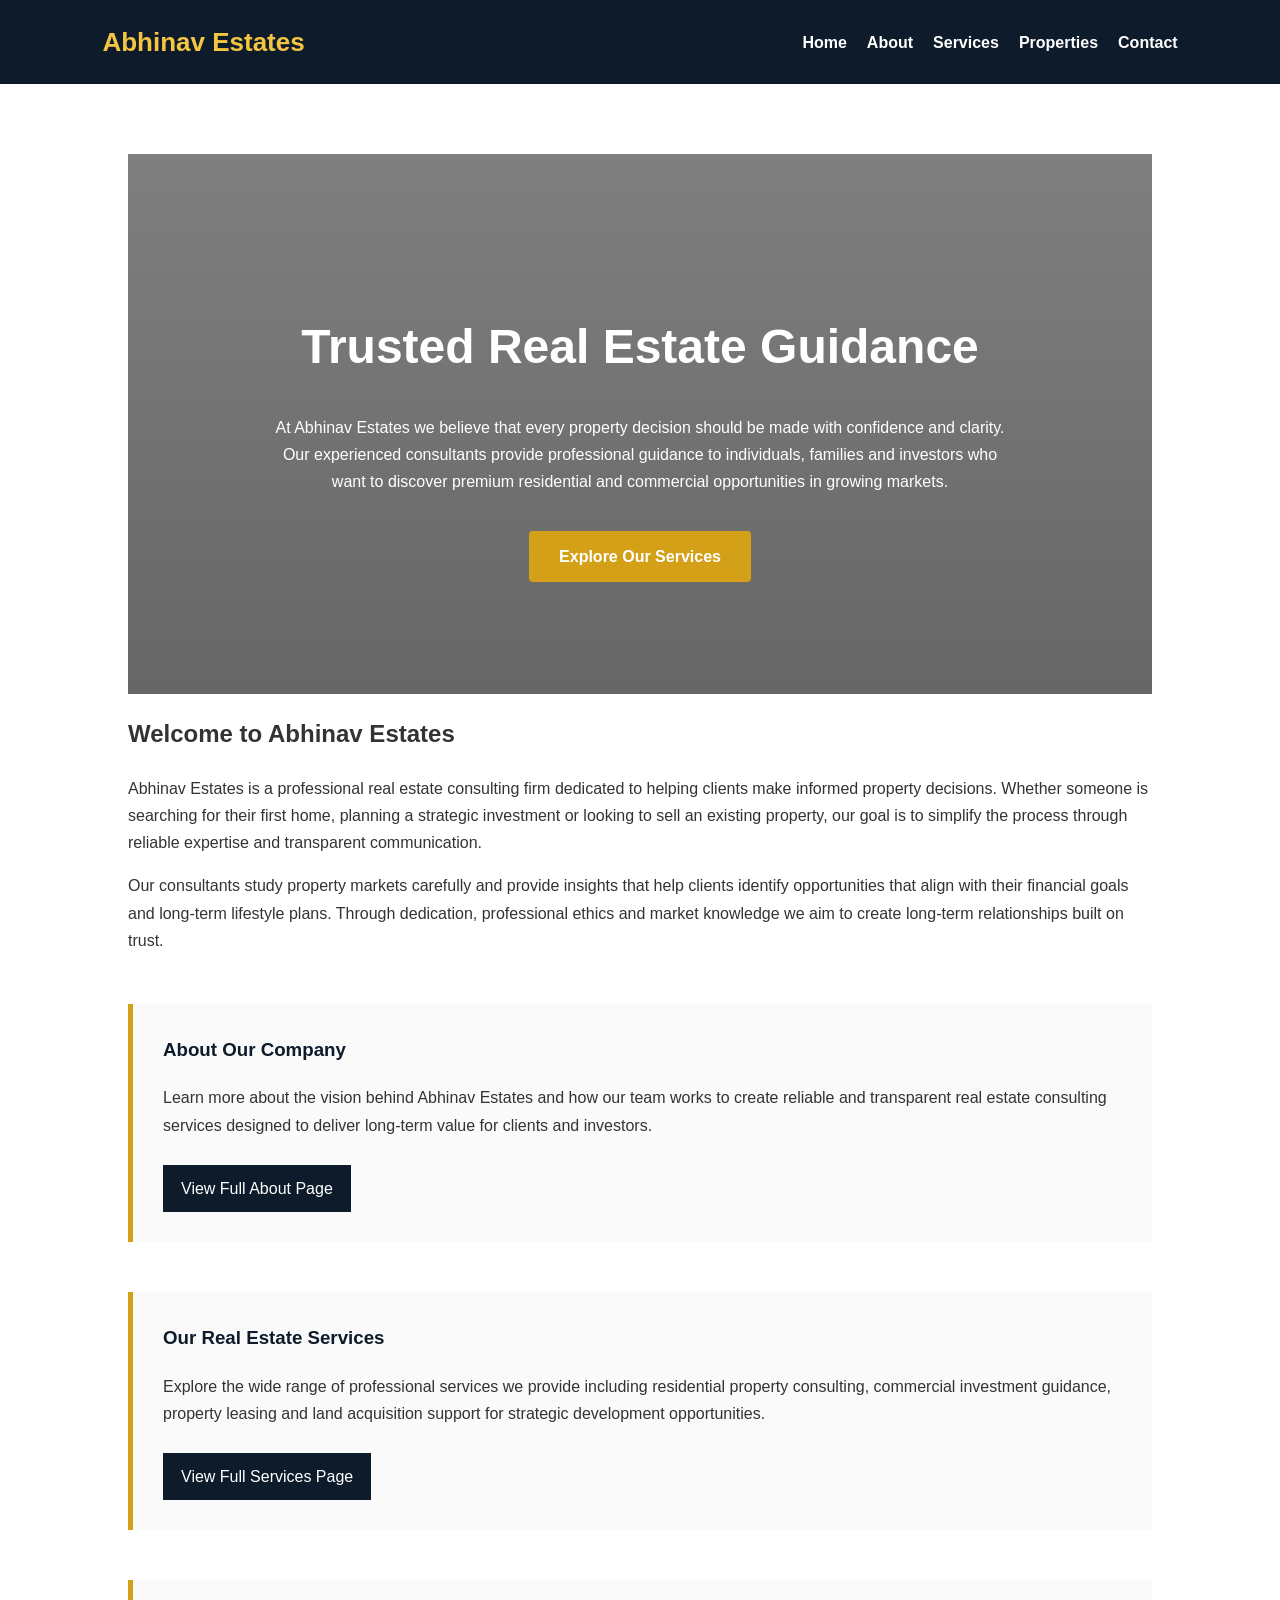
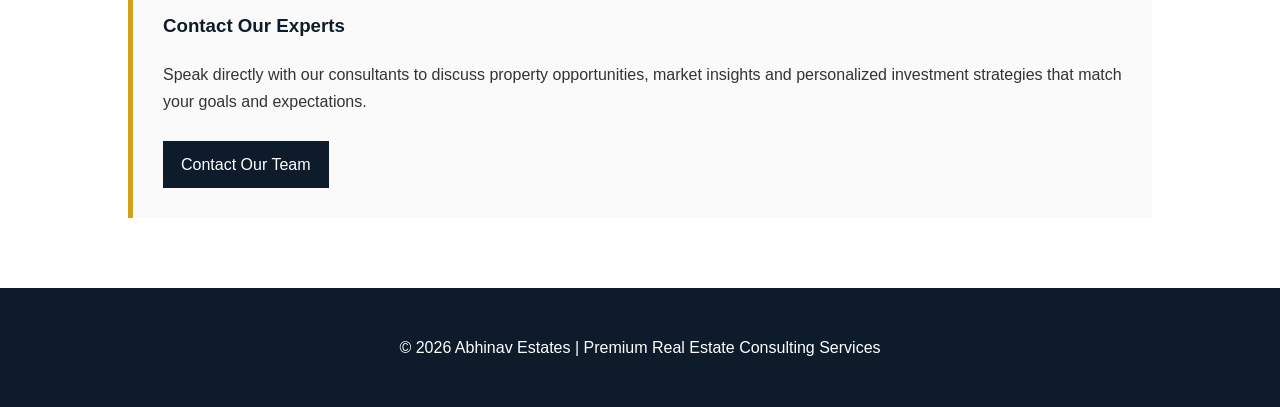
==== index.html @ f24cb217 "Add files via upload" ====
<!DOCTYPE html>
<html lang="en">

<head>

<meta charset="UTF-8">
<meta name="viewport" content="width=device-width, initial-scale=1.0">

<title>Abhinav Estates | Premium Real Estate Consultants</title>

<meta name="description" content="Abhinav Estates is a trusted real estate consultancy helping clients buy, sell and invest in residential and commercial properties with expert guidance and transparency.">

<meta name="keywords" content="Abhinav Estates, real estate consultant, property investment, buy property, sell property">

<meta name="robots" content="index, follow">

<style>

body{
margin:0;
font-family: "Segoe UI", Arial;
background:#f5f7fb;
color:#333;
line-height:1.7;
}

/* HEADER */

header{
display:flex;
justify-content:space-between;
align-items:center;
padding:20px 8%;
background:#0d1b2a;
color:white;
position:sticky;
top:0;
z-index:1000;
}

.logo{
font-size:26px;
font-weight:bold;
color:#f5c542;
}

nav ul{
display:flex;
list-style:none;
margin:0;
padding:0;
}

nav ul li{
margin-left:20px;
}

nav ul li a{
color:white;
text-decoration:none;
font-weight:600;
cursor:pointer;
}

nav ul li a:hover{
color:#f5c542;
}

.menu-toggle{
display:none;
font-size:28px;
cursor:pointer;
}

/* HERO */

.hero{
height:500px;
background:
linear-gradient(rgba(0,0,0,.5),rgba(0,0,0,.6)),
url("https://images.unsplash.com/photo-1600585154340-be6161a56a0c")
center/cover no-repeat;

display:flex;
flex-direction:column;
justify-content:center;
align-items:center;
text-align:center;
color:white;
padding:20px;
}

.hero h1{
font-size:48px;
margin-bottom:10px;
}

.hero p{
max-width:750px;
}

.btn{
background:#d4a017;
padding:12px 30px;
border-radius:4px;
color:white;
text-decoration:none;
font-weight:600;
display:inline-block;
margin-top:20px;
}

/* SECTIONS */

.section{
display:none;
padding:70px 10%;
background:white;
}

.active{
display:block;
}

/* BACKGROUND IMAGE SECTION */

.bg-section{
background:
linear-gradient(rgba(255,255,255,.92),rgba(255,255,255,.92)),
url("https://images.unsplash.com/photo-1564013799919-ab600027ffc6")
center/cover no-repeat;
}

/* PREVIEW BLOCK */

.preview{
margin-top:50px;
padding:30px;
border-left:5px solid #d4a017;
background:#fafafa;
}

.preview h3{
margin-top:0;
color:#0d1b2a;
}

.view-btn{
margin-top:10px;
display:inline-block;
background:#0d1b2a;
color:white;
padding:10px 18px;
cursor:pointer;
}

/* PROPERTY */

.property{
background:#fafafa;
padding:25px;
margin:25px 0;
border-left:5px solid #d4a017;
}

/* CONTACT */

.contact-box{
background:#fafafa;
padding:25px;
border-left:5px solid #d4a017;
margin-bottom:30px;
}

form input,textarea{
width:100%;
padding:12px;
margin:10px 0;
border:1px solid #ccc;
}

button{
background:#d4a017;
color:white;
border:none;
padding:12px 25px;
cursor:pointer;
}

/* FOOTER */

footer{
background:#0d1b2a;
color:white;
text-align:center;
padding:30px;
}

/* MOBILE */

@media(max-width:768px){

nav ul{
display:none;
flex-direction:column;
background:#0d1b2a;
position:absolute;
top:70px;
right:0;
width:200px;
}

.menu-toggle{
display:block;
}

.hero h1{
font-size:32px;
}

}

</style>

</head>

<body>

<header>

<div class="logo">Abhinav Estates</div>

<div class="menu-toggle" onclick="toggleMenu()">☰</div>

<nav>

<ul id="menu">

<li><a onclick="showPage('home')">Home</a></li>
<li><a onclick="showPage('about')">About</a></li>
<li><a onclick="showPage('services')">Services</a></li>
<li><a onclick="showPage('properties')">Properties</a></li>
<li><a onclick="showPage('contact')">Contact</a></li>

</ul>

</nav>

</header>

<!-- HOME -->

<section id="home" class="section active">

<div class="hero">

<h1>Trusted Real Estate Guidance</h1>

<p>
At Abhinav Estates we believe that every property decision should be
made with confidence and clarity. Our experienced consultants provide
professional guidance to individuals, families and investors who want
to discover premium residential and commercial opportunities in
growing markets.
</p>

<a class="btn" onclick="showPage('services')">Explore Our Services</a>

</div>

<h2>Welcome to Abhinav Estates</h2>

<p>

Abhinav Estates is a professional real estate consulting firm dedicated
to helping clients make informed property decisions. Whether someone is
searching for their first home, planning a strategic investment or
looking to sell an existing property, our goal is to simplify the
process through reliable expertise and transparent communication.

</p>

<p>

Our consultants study property markets carefully and provide insights
that help clients identify opportunities that align with their
financial goals and long-term lifestyle plans. Through dedication,
professional ethics and market knowledge we aim to create long-term
relationships built on trust.

</p>

<div class="preview">

<h3>About Our Company</h3>

<p>

Learn more about the vision behind Abhinav Estates and how our team
works to create reliable and transparent real estate consulting
services designed to deliver long-term value for clients and investors.

</p>

<div class="view-btn" onclick="showPage('about')">View Full About Page</div>

</div>

<div class="preview">

<h3>Our Real Estate Services</h3>

<p>

Explore the wide range of professional services we provide including
residential property consulting, commercial investment guidance,
property leasing and land acquisition support for strategic
development opportunities.

</p>

<div class="view-btn" onclick="showPage('services')">View Full Services Page</div>

</div>

<div class="preview">

<h3>Contact Our Experts</h3>

<p>

Speak directly with our consultants to discuss property opportunities,
market insights and personalized investment strategies that match your
goals and expectations.

</p>

<div class="view-btn" onclick="showPage('contact')">Contact Our Team</div>

</div>

</section>

<!-- ABOUT -->

<section id="about" class="section bg-section">

<h1>About Abhinav Estates</h1>

<p>

Abhinav Estates was founded with the mission of transforming how
clients experience real estate consulting. The property market can
often be complex and difficult to navigate, especially for individuals
making major financial decisions. Our goal is to simplify this process
by providing reliable guidance and professional support at every step.

</p>

<p>

Through detailed market analysis and strong local knowledge we help
clients identify premium opportunities that match both lifestyle
needs and long-term investment objectives. Transparency, integrity and
professional service remain the foundation of every relationship we
build with our clients.

</p>

</section>

<!-- SERVICES -->

<section id="services" class="section bg-section">

<h1>Our Services</h1>

<p>

Our consulting services are designed to support clients across every
stage of the property journey. From identifying high-potential
investment opportunities to guiding clients through the buying or
selling process, our team ensures that every transaction is handled
with care and professionalism.

</p>

<ul>

<li>Residential property consulting for families and homeowners</li>
<li>Commercial real estate investment guidance</li>
<li>Land acquisition advisory for development opportunities</li>
<li>Property leasing solutions for residential and office spaces</li>
<li>Strategic real estate investment planning</li>

</ul>

</section>

<!-- PROPERTIES -->

<section id="properties" class="section bg-section">

<h1>Featured Property Opportunities</h1>

<div class="property">

<h3>Luxury 2BHK Apartment</h3>

<p>Location: Pune</p>

<p>Price: ₹75 Lakhs</p>

<p>

Modern residential apartment located in a well-developed area with
excellent infrastructure, transportation connectivity and lifestyle
amenities.

</p>

</div>

<div class="property">

<h3>Commercial Office Space</h3>

<p>Location: Hinjewadi</p>

<p>Price: ₹1.2 Cr</p>

<p>

Strategically located commercial office space designed for growing
businesses looking for prime location and strong future appreciation.

</p>

</div>

</section>

<!-- CONTACT -->

<section id="contact" class="section bg-section">

<h1>Contact Abhinav Estates</h1>

<div class="contact-box">

<p><b>Phone:</b> 9833838360</p>

<p><b>Email:</b> abhinavestate@gmail.com</p>

<p>

Our consultants are available to discuss your property requirements
and help you explore the best opportunities based on your investment
goals.

</p>

</div>

<form>

<input type="text" placeholder="Your Name" required>

<input type="email" placeholder="Email">

<input type="text" placeholder="Phone Number">

<textarea placeholder="Your Message"></textarea>

<button type="submit">Send Message</button>

</form>

</section>

<footer>

<p>© 2026 Abhinav Estates | Premium Real Estate Consulting Services</p>

</footer>

<script>

function showPage(page){

let sections=document.querySelectorAll(".section");

sections.forEach(sec=>sec.classList.remove("active"));

document.getElementById(page).classList.add("active");

window.scrollTo(0,0);

}

function toggleMenu(){

let menu=document.getElementById("menu");

if(menu.style.display==="flex"){
menu.style.display="none";
}
else{
menu.style.display="flex";
}

}

</script>

</body>
</html>
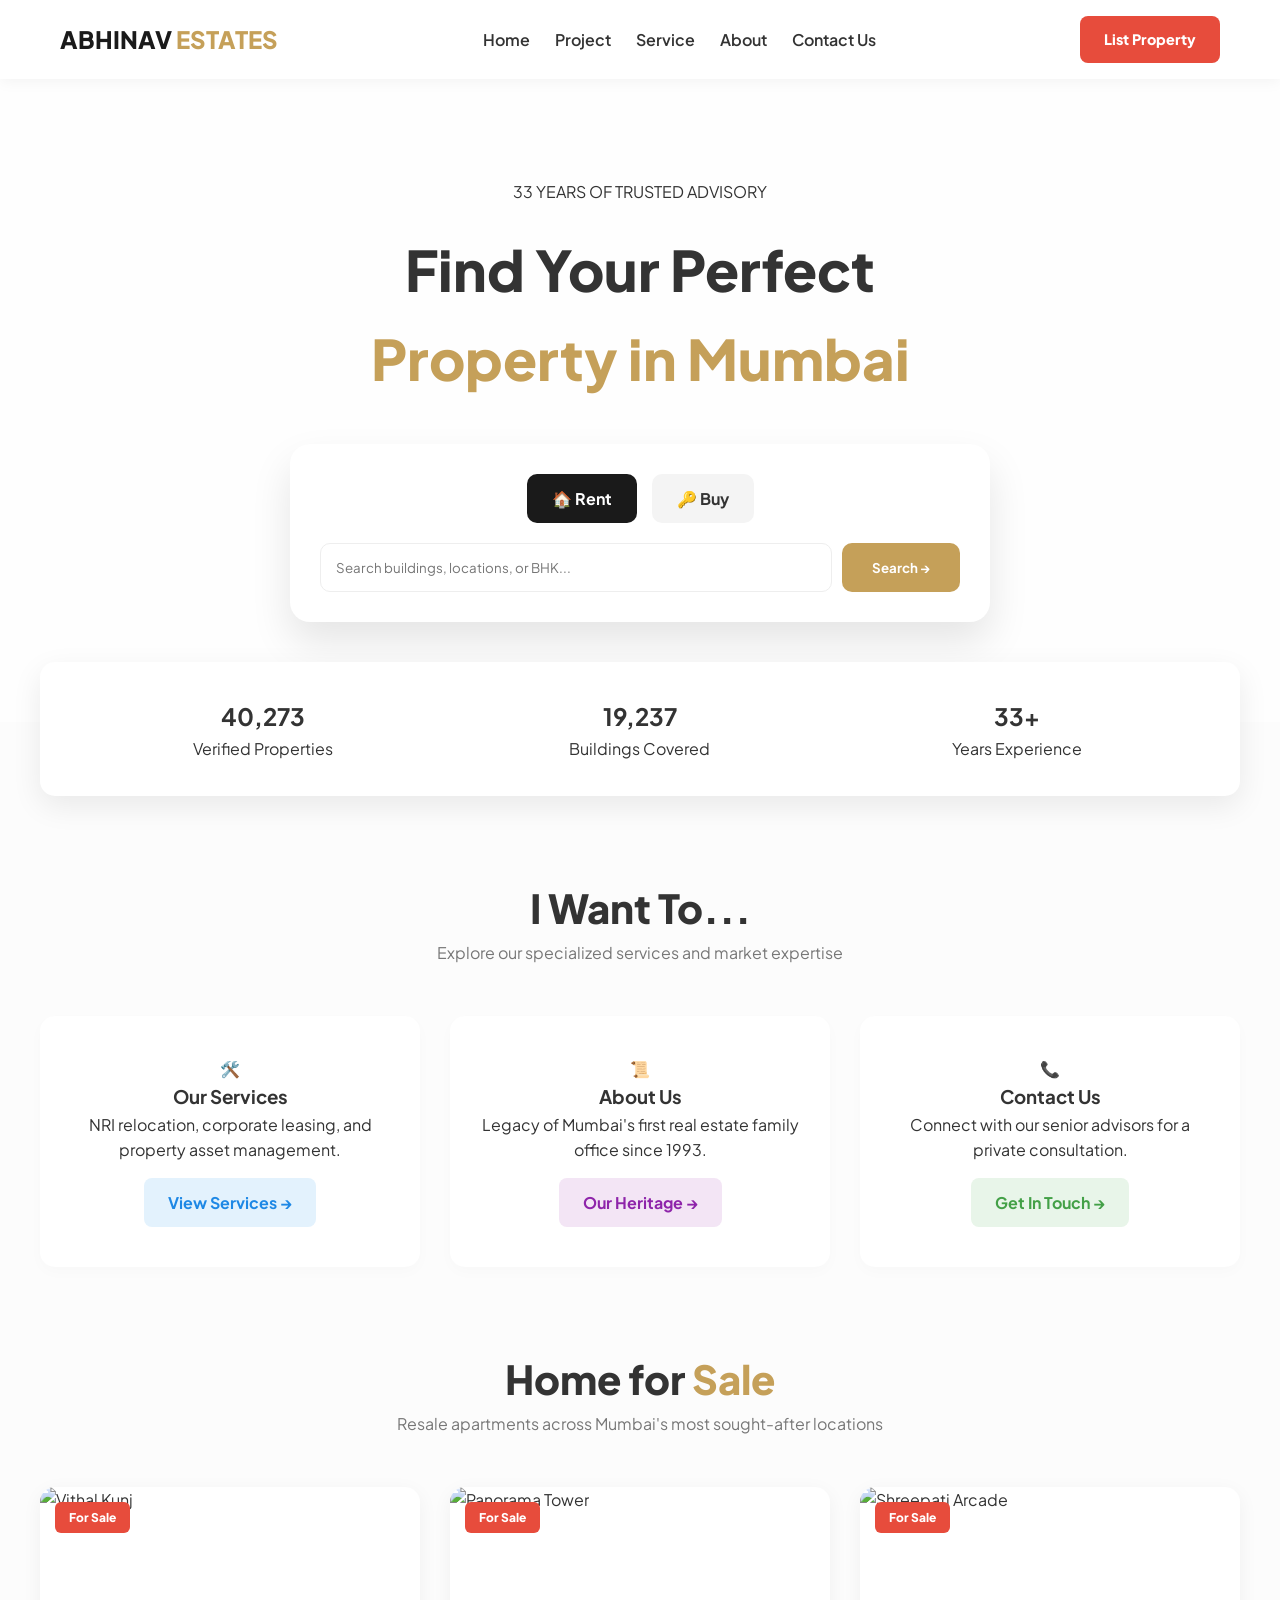
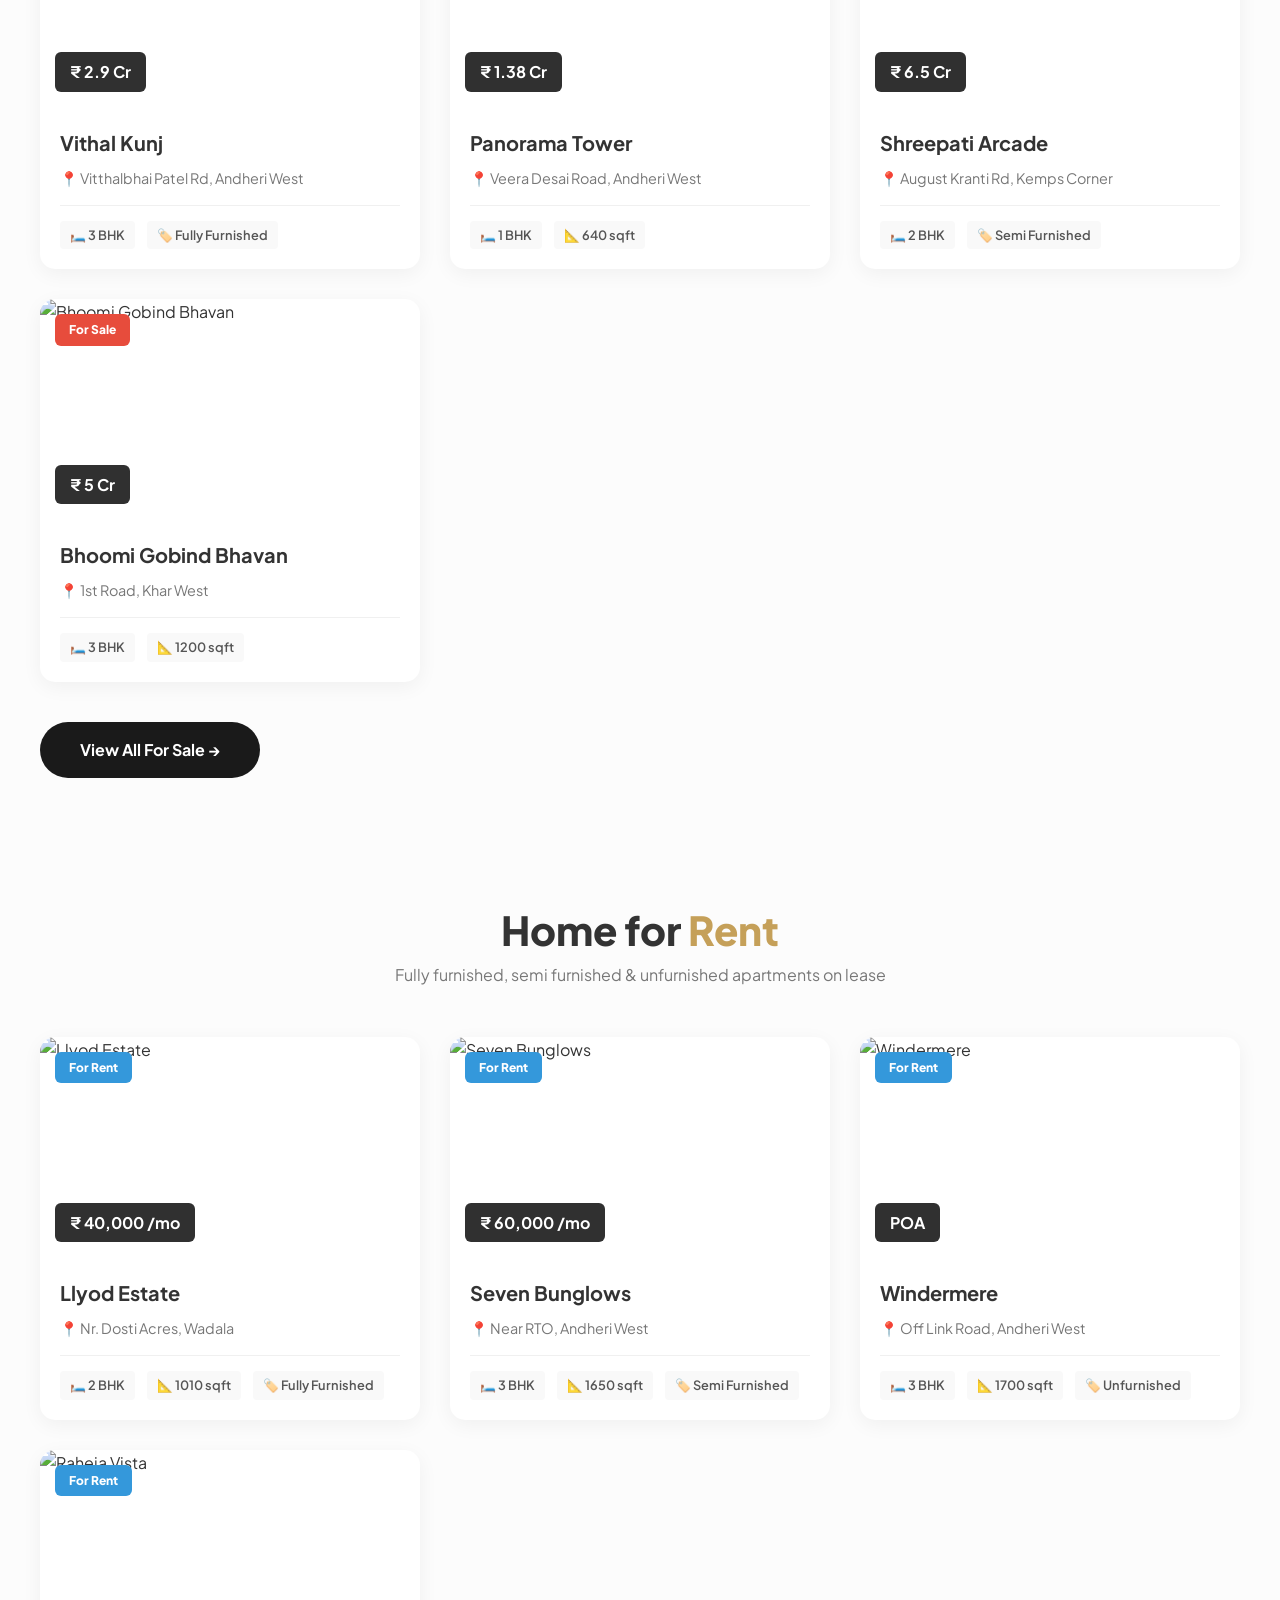
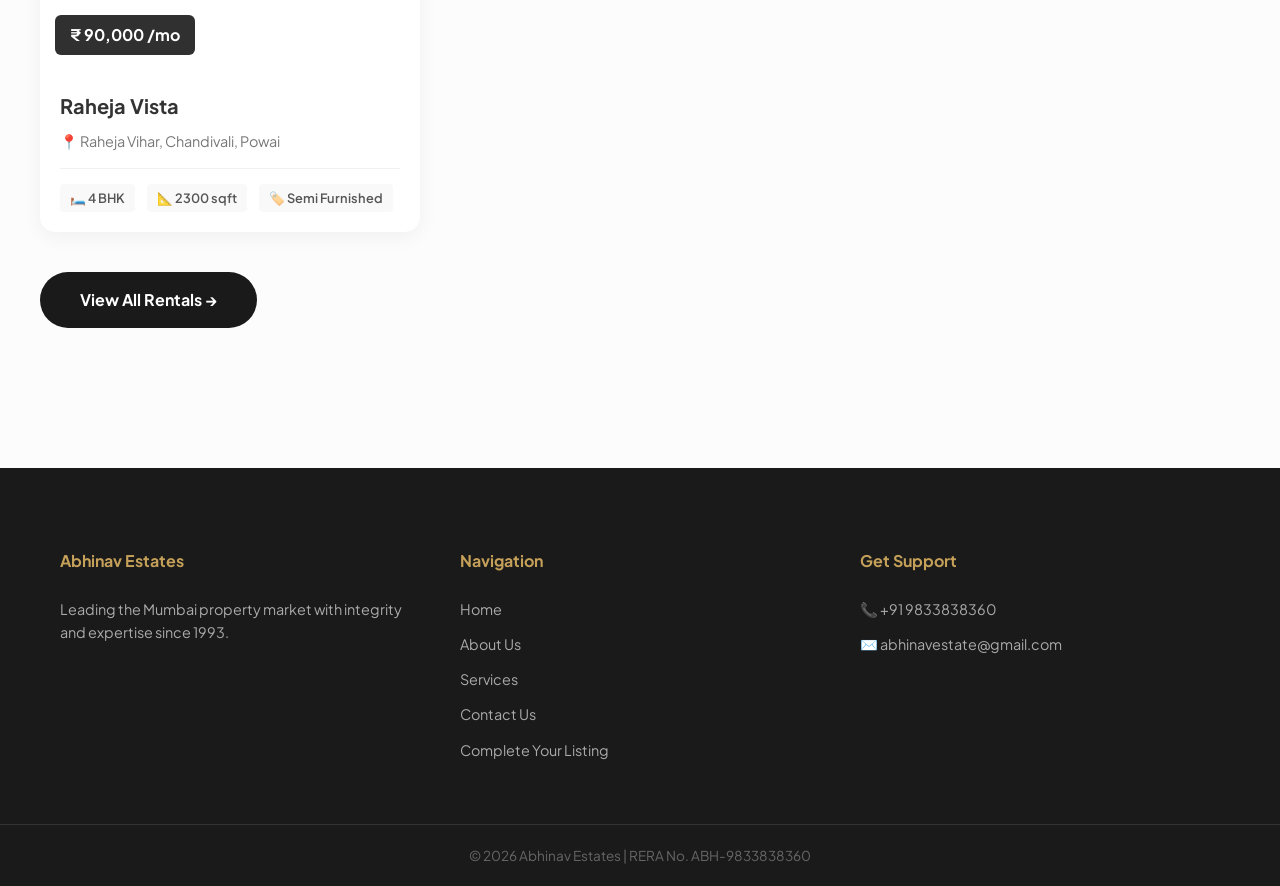
==== commit 81b27ca0: "Add files via upload" ====
--- a/index.html
+++ b/index.html
@@ -2,516 +2,348 @@
 <html lang="en">
 
 <head>
-
-<meta charset="UTF-8">
-<meta name="viewport" content="width=device-width, initial-scale=1.0">
-
-<title>Abhinav Estates | Premium Real Estate Consultants</title>
-
-<meta name="description" content="Abhinav Estates is a trusted real estate consultancy helping clients buy, sell and invest in residential and commercial properties with expert guidance and transparency.">
-
-<meta name="keywords" content="Abhinav Estates, real estate consultant, property investment, buy property, sell property">
-
-<meta name="robots" content="index, follow">
-
-<style>
-
-body{
-margin:0;
-font-family: "Segoe UI", Arial;
-background:#f5f7fb;
-color:#333;
-line-height:1.7;
-}
-
-/* HEADER */
-
-header{
-display:flex;
-justify-content:space-between;
-align-items:center;
-padding:20px 8%;
-background:#0d1b2a;
-color:white;
-position:sticky;
-top:0;
-z-index:1000;
-}
-
-.logo{
-font-size:26px;
-font-weight:bold;
-color:#f5c542;
-}
-
-nav ul{
-display:flex;
-list-style:none;
-margin:0;
-padding:0;
-}
-
-nav ul li{
-margin-left:20px;
-}
-
-nav ul li a{
-color:white;
-text-decoration:none;
-font-weight:600;
-cursor:pointer;
-}
-
-nav ul li a:hover{
-color:#f5c542;
-}
-
-.menu-toggle{
-display:none;
-font-size:28px;
-cursor:pointer;
-}
-
-/* HERO */
-
-.hero{
-height:500px;
-background:
-linear-gradient(rgba(0,0,0,.5),rgba(0,0,0,.6)),
-url("https://images.unsplash.com/photo-1600585154340-be6161a56a0c")
-center/cover no-repeat;
-
-display:flex;
-flex-direction:column;
-justify-content:center;
-align-items:center;
-text-align:center;
-color:white;
-padding:20px;
-}
-
-.hero h1{
-font-size:48px;
-margin-bottom:10px;
-}
-
-.hero p{
-max-width:750px;
-}
-
-.btn{
-background:#d4a017;
-padding:12px 30px;
-border-radius:4px;
-color:white;
-text-decoration:none;
-font-weight:600;
-display:inline-block;
-margin-top:20px;
-}
-
-/* SECTIONS */
-
-.section{
-display:none;
-padding:70px 10%;
-background:white;
-}
-
-.active{
-display:block;
-}
-
-/* BACKGROUND IMAGE SECTION */
-
-.bg-section{
-background:
-linear-gradient(rgba(255,255,255,.92),rgba(255,255,255,.92)),
-url("https://images.unsplash.com/photo-1564013799919-ab600027ffc6")
-center/cover no-repeat;
-}
-
-/* PREVIEW BLOCK */
-
-.preview{
-margin-top:50px;
-padding:30px;
-border-left:5px solid #d4a017;
-background:#fafafa;
-}
-
-.preview h3{
-margin-top:0;
-color:#0d1b2a;
-}
-
-.view-btn{
-margin-top:10px;
-display:inline-block;
-background:#0d1b2a;
-color:white;
-padding:10px 18px;
-cursor:pointer;
-}
-
-/* PROPERTY */
-
-.property{
-background:#fafafa;
-padding:25px;
-margin:25px 0;
-border-left:5px solid #d4a017;
-}
-
-/* CONTACT */
-
-.contact-box{
-background:#fafafa;
-padding:25px;
-border-left:5px solid #d4a017;
-margin-bottom:30px;
-}
-
-form input,textarea{
-width:100%;
-padding:12px;
-margin:10px 0;
-border:1px solid #ccc;
-}
-
-button{
-background:#d4a017;
-color:white;
-border:none;
-padding:12px 25px;
-cursor:pointer;
-}
-
-/* FOOTER */
-
-footer{
-background:#0d1b2a;
-color:white;
-text-align:center;
-padding:30px;
-}
-
-/* MOBILE */
-
-@media(max-width:768px){
-
-nav ul{
-display:none;
-flex-direction:column;
-background:#0d1b2a;
-position:absolute;
-top:70px;
-right:0;
-width:200px;
-}
-
-.menu-toggle{
-display:block;
-}
-
-.hero h1{
-font-size:32px;
-}
-
-}
-
-</style>
-
+    <meta charset="UTF-8">
+    <meta name="viewport" content="width=device-width, initial-scale=1.0">
+    <title>Abhinav Estates | Premium Real Estate Mumbai | 33 Years of Trust</title>
+    <meta name="description"
+        content="Search verified luxury properties in Mumbai. Expert real estate advisors for residential sales, commercial leasing, and property management since 1993.">
+    <link href="https://fonts.googleapis.com/css2?family=Plus+Jakarta+Sans:wght@300;400;500;600;700;800&display=swap"
+        rel="stylesheet">
+    <link rel="stylesheet" href="style.css">
 </head>
 
 <body>
 
-<header>
-
-<div class="logo">Abhinav Estates</div>
-
-<div class="menu-toggle" onclick="toggleMenu()">☰</div>
-
-<nav>
-
-<ul id="menu">
-
-<li><a onclick="showPage('home')">Home</a></li>
-<li><a onclick="showPage('about')">About</a></li>
-<li><a onclick="showPage('services')">Services</a></li>
-<li><a onclick="showPage('properties')">Properties</a></li>
-<li><a onclick="showPage('contact')">Contact</a></li>
-
-</ul>
-
-</nav>
-
-</header>
-
-<!-- HOME -->
-
-<section id="home" class="section active">
-
-<div class="hero">
-
-<h1>Trusted Real Estate Guidance</h1>
-
-<p>
-At Abhinav Estates we believe that every property decision should be
-made with confidence and clarity. Our experienced consultants provide
-professional guidance to individuals, families and investors who want
-to discover premium residential and commercial opportunities in
-growing markets.
-</p>
-
-<a class="btn" onclick="showPage('services')">Explore Our Services</a>
-
-</div>
-
-<h2>Welcome to Abhinav Estates</h2>
-
-<p>
-
-Abhinav Estates is a professional real estate consulting firm dedicated
-to helping clients make informed property decisions. Whether someone is
-searching for their first home, planning a strategic investment or
-looking to sell an existing property, our goal is to simplify the
-process through reliable expertise and transparent communication.
-
-</p>
-
-<p>
-
-Our consultants study property markets carefully and provide insights
-that help clients identify opportunities that align with their
-financial goals and long-term lifestyle plans. Through dedication,
-professional ethics and market knowledge we aim to create long-term
-relationships built on trust.
-
-</p>
-
-<div class="preview">
-
-<h3>About Our Company</h3>
-
-<p>
-
-Learn more about the vision behind Abhinav Estates and how our team
-works to create reliable and transparent real estate consulting
-services designed to deliver long-term value for clients and investors.
-
-</p>
-
-<div class="view-btn" onclick="showPage('about')">View Full About Page</div>
-
-</div>
-
-<div class="preview">
-
-<h3>Our Real Estate Services</h3>
-
-<p>
-
-Explore the wide range of professional services we provide including
-residential property consulting, commercial investment guidance,
-property leasing and land acquisition support for strategic
-development opportunities.
-
-</p>
-
-<div class="view-btn" onclick="showPage('services')">View Full Services Page</div>
-
-</div>
-
-<div class="preview">
-
-<h3>Contact Our Experts</h3>
-
-<p>
-
-Speak directly with our consultants to discuss property opportunities,
-market insights and personalized investment strategies that match your
-goals and expectations.
-
-</p>
-
-<div class="view-btn" onclick="showPage('contact')">Contact Our Team</div>
-
-</div>
-
-</section>
-
-<!-- ABOUT -->
-
-<section id="about" class="section bg-section">
-
-<h1>About Abhinav Estates</h1>
-
-<p>
-
-Abhinav Estates was founded with the mission of transforming how
-clients experience real estate consulting. The property market can
-often be complex and difficult to navigate, especially for individuals
-making major financial decisions. Our goal is to simplify this process
-by providing reliable guidance and professional support at every step.
-
-</p>
-
-<p>
-
-Through detailed market analysis and strong local knowledge we help
-clients identify premium opportunities that match both lifestyle
-needs and long-term investment objectives. Transparency, integrity and
-professional service remain the foundation of every relationship we
-build with our clients.
-
-</p>
-
-</section>
-
-<!-- SERVICES -->
-
-<section id="services" class="section bg-section">
-
-<h1>Our Services</h1>
-
-<p>
-
-Our consulting services are designed to support clients across every
-stage of the property journey. From identifying high-potential
-investment opportunities to guiding clients through the buying or
-selling process, our team ensures that every transaction is handled
-with care and professionalism.
-
-</p>
-
-<ul>
-
-<li>Residential property consulting for families and homeowners</li>
-<li>Commercial real estate investment guidance</li>
-<li>Land acquisition advisory for development opportunities</li>
-<li>Property leasing solutions for residential and office spaces</li>
-<li>Strategic real estate investment planning</li>
-
-</ul>
-
-</section>
-
-<!-- PROPERTIES -->
-
-<section id="properties" class="section bg-section">
-
-<h1>Featured Property Opportunities</h1>
-
-<div class="property">
-
-<h3>Luxury 2BHK Apartment</h3>
-
-<p>Location: Pune</p>
-
-<p>Price: ₹75 Lakhs</p>
-
-<p>
-
-Modern residential apartment located in a well-developed area with
-excellent infrastructure, transportation connectivity and lifestyle
-amenities.
-
-</p>
-
-</div>
-
-<div class="property">
-
-<h3>Commercial Office Space</h3>
-
-<p>Location: Hinjewadi</p>
-
-<p>Price: ₹1.2 Cr</p>
-
-<p>
-
-Strategically located commercial office space designed for growing
-businesses looking for prime location and strong future appreciation.
-
-</p>
-
-</div>
-
-</section>
-
-<!-- CONTACT -->
-
-<section id="contact" class="section bg-section">
-
-<h1>Contact Abhinav Estates</h1>
-
-<div class="contact-box">
-
-<p><b>Phone:</b> 9833838360</p>
-
-<p><b>Email:</b> abhinavestate@gmail.com</p>
-
-<p>
-
-Our consultants are available to discuss your property requirements
-and help you explore the best opportunities based on your investment
-goals.
-
-</p>
-
-</div>
-
-<form>
-
-<input type="text" placeholder="Your Name" required>
-
-<input type="email" placeholder="Email">
-
-<input type="text" placeholder="Phone Number">
-
-<textarea placeholder="Your Message"></textarea>
-
-<button type="submit">Send Message</button>
-
-</form>
-
-</section>
-
-<footer>
-
-<p>© 2026 Abhinav Estates | Premium Real Estate Consulting Services</p>
-
-</footer>
-
-<script>
-
-function showPage(page){
-
-let sections=document.querySelectorAll(".section");
-
-sections.forEach(sec=>sec.classList.remove("active"));
-
-document.getElementById(page).classList.add("active");
-
-window.scrollTo(0,0);
-
-}
-
-function toggleMenu(){
-
-let menu=document.getElementById("menu");
-
-if(menu.style.display==="flex"){
-menu.style.display="none";
-}
-else{
-menu.style.display="flex";
-}
-
-}
-
-</script>
+    <header>
+        <nav class="container flex-between">
+            <a href="index.html" class="logo">ABHINAV <span>ESTATES</span></a>
+
+            <ul class="nav-links">
+                <li><a href="index.html">Home</a></li>
+                <li class="dropdown">
+                    <a href="javascript:void(0)" class="dropbtn">Project</a>
+                    <div class="dropdown-content">
+                        <div class="nested-dropdown">
+                            <a href="javascript:void(0)">Residential</a>
+                            <div class="nested-content">
+                                <a href="res-rent.html">For Rent</a>
+                                <a href="res-sale.html">For Sale</a>
+                                <a href="list-property.html">Submit Your Listing</a>
+                            </div>
+                        </div>
+                        <div class="nested-dropdown">
+                            <a href="javascript:void(0)">Commercial</a>
+                            <div class="nested-content">
+                                <a href="com-rent.html">For Rent</a>
+                                <a href="com-sale.html">For Sale</a>
+                                <a href="list-property.html">Submit Your Listing</a>
+                            </div>
+                        </div>
+                    </div>
+                </li>
+                <li><a href="services.html" class="active">Service</a></li>
+                <li><a href="about.html">About</a></li>
+                <li><a href="contact.html">Contact Us</a></li>
+            </ul>
+
+            <div class="nav-right">
+                <a href="list-property.html" class="btn-list">List Property</a>
+            </div>
+        </nav>
+    </header>
+
+    <main>
+        <section class="hero">
+            <div class="hero-inner container text-center">
+                <span class="hero-badge">33 YEARS OF TRUSTED ADVISORY</span>
+                <h1>Find Your Perfect <br><span>Property in Mumbai</span></h1>
+
+                <div class="search-container centered">
+                    <div class="search-tabs">
+                        <label class="tab-item">
+                            <input type="radio" name="stype" checked>
+                            <span class="tab-box">🏠 Rent</span>
+                        </label>
+                        <label class="tab-item">
+                            <input type="radio" name="stype">
+                            <span class="tab-box">🔑 Buy</span>
+                        </label>
+                    </div>
+
+                    <div class="search-main">
+                        <input type="text" placeholder="Search buildings, locations, or BHK...">
+                        <button class="btn-search-trigger">Search →</button>
+                    </div>
+                </div>
+            </div>
+        </section>
+
+        <div class="stats-card container">
+            <div class="stat-box">
+                <h2>40,273</h2>
+                <p>Verified Properties</p>
+            </div>
+            <div class="stat-box">
+                <h2>19,237</h2>
+                <p>Buildings Covered</p>
+            </div>
+            <div class="stat-box">
+                <h2>33+</h2>
+                <p>Years Experience</p>
+            </div>
+        </div>
+
+        <section class="container section-padding">
+            <div class="text-center">
+                <h2 class="section-title">I Want To...</h2>
+                <p class="section-subtitle">Explore our specialized services and market expertise</p>
+            </div>
+
+            <div class="grid-3">
+                <div class="action-card">
+                    <div class="icon-circle blue">🛠️</div>
+                    <h3>Our Services</h3>
+                    <p>NRI relocation, corporate leasing, and property asset management.</p>
+                    <a href="services.html" class="btn-action b-blue">View Services →</a>
+                </div>
+                <div class="action-card">
+                    <div class="icon-circle gold">📜</div>
+                    <h3>About Us</h3>
+                    <p>Legacy of Mumbai's first real estate family office since 1993.</p>
+                    <a href="about.html" class="btn-action b-gold">Our Heritage →</a>
+                </div>
+                <div class="action-card">
+                    <div class="icon-circle green">📞</div>
+                    <h3>Contact Us</h3>
+                    <p>Connect with our senior advisors for a private consultation.</p>
+                    <a href="contact.html" class="btn-action b-green">Get In Touch →</a>
+                </div>
+            </div>
+        </section>
+
+        <section class="container section-padding" style="padding-top: 0;">
+            <div class="text-center">
+                <h2 class="section-title">Home for <span>Sale</span></h2>
+                <p class="section-subtitle">Resale apartments across Mumbai's most sought-after locations</p>
+            </div>
+
+            <div class="property-grid">
+                <div class="property-card">
+                    <div class="prop-img-wrap">
+                        <img src="https://images.unsplash.com/photo-1512917774080-9991f1c4c750?auto=format&fit=crop&w=600"
+                            alt="Vithal Kunj">
+                        <span class="tag-sale">For Sale</span>
+                        <span class="price-tag">₹ 2.9 Cr</span>
+                    </div>
+                    <div class="prop-details">
+                        <h3>Vithal Kunj</h3>
+                        <p class="location">📍 Vitthalbhai Patel Rd, Andheri West</p>
+                        <div class="specs">
+                            <span>🛏️ 3 BHK</span>
+                            <span>🏷️ Fully Furnished</span>
+                        </div>
+                    </div>
+                </div>
+
+                <div class="property-card">
+                    <div class="prop-img-wrap">
+                        <img src="https://images.unsplash.com/photo-1582407947304-fd86f028f716?auto=format&fit=crop&w=600"
+                            alt="Panorama Tower">
+                        <span class="tag-sale">For Sale</span>
+                        <span class="price-tag">₹ 1.38 Cr</span>
+                    </div>
+                    <div class="prop-details">
+                        <h3>Panorama Tower</h3>
+                        <p class="location">📍 Veera Desai Road, Andheri West</p>
+                        <div class="specs">
+                            <span>🛏️ 1 BHK</span>
+                            <span>📐 640 sqft</span>
+                        </div>
+                    </div>
+                </div>
+
+                <div class="property-card">
+                    <div class="prop-img-wrap">
+                        <img src="https://images.unsplash.com/photo-1545324418-cc1a3fa10c00?auto=format&fit=crop&w=600"
+                            alt="Shreepati Arcade">
+                        <span class="tag-sale">For Sale</span>
+                        <span class="price-tag">₹ 6.5 Cr</span>
+                    </div>
+                    <div class="prop-details">
+                        <h3>Shreepati Arcade</h3>
+                        <p class="location">📍 August Kranti Rd, Kemps Corner</p>
+                        <div class="specs">
+                            <span>🛏️ 2 BHK</span>
+                            <span>🏷️ Semi Furnished</span>
+                        </div>
+                    </div>
+                </div>
+
+                <div class="property-card">
+                    <div class="prop-img-wrap">
+                        <img src="https://images.unsplash.com/photo-1560448204-603b3fc33ddc?auto=format&fit=crop&w=600"
+                            alt="Bhoomi Gobind Bhavan">
+                        <span class="tag-sale">For Sale</span>
+                        <span class="price-tag">₹ 5 Cr</span>
+                    </div>
+                    <div class="prop-details">
+                        <h3>Bhoomi Gobind Bhavan</h3>
+                        <p class="location">📍 1st Road, Khar West</p>
+                        <div class="specs">
+                            <span>🛏️ 3 BHK</span>
+                            <span>📐 1200 sqft</span>
+                        </div>
+                    </div>
+                </div>
+            </div>
+
+            <div class="text-center">
+                <a href="res-sale.html" class="btn-view-all">View All For Sale →</a>
+            </div>
+        </section>
+
+        <section class="container section-padding" style="padding-top: 40px;">
+            <div class="text-center">
+                <h2 class="section-title">Home for <span>Rent</span></h2>
+                <p class="section-subtitle">Fully furnished, semi furnished & unfurnished apartments on lease</p>
+            </div>
+
+            <div class="property-grid">
+                <div class="property-card">
+                    <div class="prop-img-wrap">
+                        <img src="https://images.unsplash.com/photo-1493809842364-78817add7ffb?auto=format&fit=crop&w=600"
+                            alt="Llyod Estate">
+                        <span class="tag-rent">For Rent</span>
+                        <span class="price-tag">₹ 40,000 /mo</span>
+                    </div>
+                    <div class="prop-details">
+                        <h3>Llyod Estate</h3>
+                        <p class="location">📍 Nr. Dosti Acres, Wadala</p>
+                        <div class="specs">
+                            <span>🛏️ 2 BHK</span>
+                            <span>📐 1010 sqft</span>
+                            <span>🏷️ Fully Furnished</span>
+                        </div>
+                    </div>
+                </div>
+
+                <div class="property-card">
+                    <div class="prop-img-wrap">
+                        <img src="https://images.unsplash.com/photo-1484154218962-a197022b5858?auto=format&fit=crop&w=600"
+                            alt="Seven Bunglows">
+                        <span class="tag-rent">For Rent</span>
+                        <span class="price-tag">₹ 60,000 /mo</span>
+                    </div>
+                    <div class="prop-details">
+                        <h3>Seven Bunglows</h3>
+                        <p class="location">📍 Near RTO, Andheri West</p>
+                        <div class="specs">
+                            <span>🛏️ 3 BHK</span>
+                            <span>📐 1650 sqft</span>
+                            <span>🏷️ Semi Furnished</span>
+                        </div>
+                    </div>
+                </div>
+
+                <div class="property-card">
+                    <div class="prop-img-wrap">
+                        <img src="https://images.unsplash.com/photo-1502672260266-1c1ef2d93688?auto=format&fit=crop&w=600"
+                            alt="Windermere">
+                        <span class="tag-rent">For Rent</span>
+                        <span class="price-tag">POA</span>
+                    </div>
+                    <div class="prop-details">
+                        <h3>Windermere</h3>
+                        <p class="location">📍 Off Link Road, Andheri West</p>
+                        <div class="specs">
+                            <span>🛏️ 3 BHK</span>
+                            <span>📐 1700 sqft</span>
+                            <span>🏷️ Unfurnished</span>
+                        </div>
+                    </div>
+                </div>
+
+                <div class="property-card">
+                    <div class="prop-img-wrap">
+                        <img src="https://images.unsplash.com/photo-1460317442991-0ec209397118?auto=format&fit=crop&w=600"
+                            alt="Raheja Vista">
+                        <span class="tag-rent">For Rent</span>
+                        <span class="price-tag">₹ 90,000 /mo</span>
+                    </div>
+                    <div class="prop-details">
+                        <h3>Raheja Vista</h3>
+                        <p class="location">📍 Raheja Vihar, Chandivali, Powai</p>
+                        <div class="specs">
+                            <span>🛏️ 4 BHK</span>
+                            <span>📐 2300 sqft</span>
+                            <span>🏷️ Semi Furnished</span>
+                        </div>
+                    </div>
+                </div>
+            </div>
+
+            <div class="text-center">
+                <a href="res-rent.html" class="btn-view-all">View All Rentals →</a>
+            </div>
+        </section>
+    </main>
+
+    <footer class="main-footer">
+        <div class="container footer-grid">
+            <div class="footer-col">
+                <h4>Abhinav Estates</h4>
+                <p>Leading the Mumbai property market with integrity and expertise since 1993.</p>
+            </div>
+            <div class="footer-col">
+                <h4>Navigation</h4>
+                <a href="index.html">Home</a>
+                <a href="about.html">About Us</a>
+                <a href="services.html">Services</a>
+                <a href="contact.html">Contact Us</a>
+                <a href="list-property.html">Complete Your Listing</a>
+            </div>
+            <div class="footer-col">
+                <h4>Get Support</h4>
+                <p>📞 +91 9833838360</p>
+                <p>✉️ abhinavestate@gmail.com</p>
+            </div>
+        </div>
+        <div class="footer-bottom">
+            <p>© 2026 Abhinav Estates | RERA No. ABH-9833838360</p>
+        </div>
+    </footer>
+
+
+
+    <script>
+        const heroSection = document.querySelector('.hero');
+
+        // Array of 5 High-Quality Mumbai/Luxury Real Estate images
+        const images = [
+            'https://images.unsplash.com/photo-1512917774080-9991f1c4c750?auto=format&fit=crop&w=1500', // Luxury Villa
+            'https://images.unsplash.com/photo-1486406146926-c627a92ad1ab?auto=format&fit=crop&w=1500', // Modern Tower
+            'https://images.unsplash.com/photo-1545324418-cc1a3fa10c00?auto=format&fit=crop&w=1500', // Modern Interior
+            'https://images.unsplash.com/photo-1512918728675-ed5a9ecdebfd?auto=format&fit=crop&w=1500', // Penthouse View
+            'https://images.unsplash.com/photo-1600585154340-be6161a56a0c?auto=format&fit=crop&w=1500'  // Luxury Estate
+        ];
+
+        let currentIndex = 0;
+
+        function changeBg() {
+            currentIndex = (currentIndex + 1) % images.length;
+            // Maintaining your specific white gradient overlay for text readability
+            heroSection.style.backgroundImage = `linear-gradient(rgba(255,255,255,0.8), rgba(255,255,255,0.8)), url('${images[currentIndex]}')`;
+        }
+
+        // Slide every 4000 milliseconds (4 seconds)
+        setInterval(changeBg, 4000);
+    </script>
+
+
+
+
+
 
 </body>
+
 </html>
--- a/style.css
+++ b/style.css
@@ -0,0 +1,523 @@
+/* --- Global Variables & Base --- */
+:root {
+    --primary-gold: #c5a059;
+    --dark-bg: #1a1a1a;
+    --white: #ffffff;
+    --light-gray: #f4f4f4;
+    --text-main: #333;
+    --transition: all 0.3s cubic-bezier(0.25, 0.8, 0.25, 1);
+    --shadow: 0 10px 30px rgba(0, 0, 0, 0.08);
+}
+
+* {
+    margin: 0;
+    padding: 0;
+    box-sizing: border-box;
+    font-family: 'Plus Jakarta Sans', sans-serif;
+}
+
+body {
+    background-color: #fcfcfc;
+    color: var(--text-main);
+    line-height: 1.6;
+}
+
+.container {
+    max-width: 1200px;
+    margin: 0 auto;
+    padding: 0 20px;
+}
+
+/* --- Navigation & Dropdowns --- */
+header {
+    background: var(--white);
+    padding: 1rem 0;
+    box-shadow: 0 2px 15px rgba(0, 0, 0, 0.05);
+    position: sticky;
+    top: 0;
+    z-index: 1000;
+}
+
+.flex-between {
+    display: flex;
+    justify-content: space-between;
+    align-items: center;
+}
+
+.logo {
+    font-size: 1.5rem;
+    font-weight: 800;
+    text-decoration: none;
+    color: var(--dark-bg);
+}
+
+.logo span {
+    color: var(--primary-gold);
+}
+
+.nav-links {
+    display: flex;
+    list-style: none;
+    gap: 25px;
+}
+
+.nav-links a {
+    text-decoration: none;
+    color: var(--text-main);
+    font-weight: 600;
+    transition: var(--transition);
+}
+
+.nav-links a:hover {
+    color: var(--primary-gold);
+}
+
+/* --- Dropdown Menu --- */
+.dropdown {
+    position: relative;
+}
+
+.dropdown-content {
+    display: none;
+    position: absolute;
+    background: var(--white);
+    min-width: 200px;
+    box-shadow: var(--shadow);
+    top: 100%;
+    border-top: 3px solid var(--primary-gold);
+}
+
+.dropdown:hover .dropdown-content {
+    display: block;
+}
+
+.nested-dropdown {
+    position: relative;
+}
+
+.nested-content {
+    display: none;
+    position: absolute;
+    left: 100%;
+    top: 0;
+    background: var(--white);
+    min-width: 200px;
+    box-shadow: var(--shadow);
+}
+
+.nested-dropdown:hover .nested-content {
+    display: block;
+}
+
+.dropdown-content a {
+    padding: 12px 20px;
+    display: block;
+    text-decoration: none;
+    color: var(--text-main);
+    font-size: 0.9rem;
+}
+
+/* --- UPDATED: Navigation List Property Button --- */
+.btn-list {
+    background: #e74c3c;
+    /* Red Box */
+    color: #ffffff !important;
+    /* White Text */
+    padding: 12px 24px;
+    border-radius: 8px;
+    text-decoration: none;
+    font-weight: 800;
+    /* Bold Text */
+    font-size: 0.9rem;
+    transition: var(--transition);
+    display: inline-block;
+}
+
+.btn-list:hover {
+    background: #c0392b;
+    /* Darker red on hover */
+    transform: translateY(-2px);
+}
+
+/* --- Hero & Search Tabs --- */
+.hero {
+    padding: 100px 0;
+    background: linear-gradient(rgba(255, 255, 255, 0.8), rgba(255, 255, 255, 0.8)), url('https://images.unsplash.com/photo-1512917774080-9991f1c4c750?auto=format&fit=crop&w=1500');
+    background-size: cover;
+    text-align: center;
+}
+
+.hero h1 {
+    font-size: 3.5rem;
+    font-weight: 800;
+    margin: 20px 0;
+}
+
+.hero h1 span {
+    color: var(--primary-gold);
+}
+
+.search-container.centered {
+    max-width: 700px;
+    margin: 40px auto 0;
+    background: var(--white);
+    padding: 30px;
+    border-radius: 20px;
+    box-shadow: 0 20px 40px rgba(0, 0, 0, 0.1);
+}
+
+.search-tabs {
+    display: flex;
+    gap: 15px;
+    margin-bottom: 20px;
+    justify-content: center;
+}
+
+.tab-item {
+    cursor: pointer;
+}
+
+.tab-item input[type="radio"] {
+    display: none;
+}
+
+.tab-box {
+    display: inline-block;
+    padding: 12px 25px;
+    background: var(--light-gray);
+    border-radius: 10px;
+    font-weight: 700;
+    transition: var(--transition);
+}
+
+.tab-item input[type="radio"]:checked+.tab-box {
+    background: var(--dark-bg);
+    color: var(--white);
+}
+
+.search-main {
+    display: flex;
+    gap: 10px;
+}
+
+.search-main input {
+    flex: 1;
+    padding: 15px;
+    border: 1px solid #eee;
+    border-radius: 10px;
+    outline: none;
+}
+
+.btn-search-trigger {
+    background: var(--primary-gold);
+    color: white;
+    border: none;
+    padding: 0 30px;
+    border-radius: 10px;
+    cursor: pointer;
+    font-weight: 700;
+}
+
+/* --- Stats --- */
+.stats-card {
+    display: grid;
+    grid-template-columns: repeat(3, 1fr);
+    background: var(--white);
+    padding: 35px;
+    border-radius: 15px;
+    box-shadow: var(--shadow);
+    margin-top: -60px;
+    position: relative;
+    text-align: center;
+}
+
+/* --- UPDATED: Action Cards Section --- */
+.grid-3 {
+    display: grid;
+    grid-template-columns: repeat(3, 1fr);
+    gap: 30px;
+    margin-top: 40px;
+}
+
+.action-card {
+    background: var(--white);
+    padding: 40px 30px;
+    border-radius: 15px;
+    text-align: center;
+    transition: var(--transition);
+    box-shadow: 0 5px 15px rgba(0, 0, 0, 0.02);
+}
+
+.action-card:hover {
+    transform: translateY(-10px);
+    box-shadow: var(--shadow);
+}
+
+/* Buttons inside action cards */
+.btn-action {
+    display: inline-block;
+    padding: 12px 24px;
+    border-radius: 8px;
+    text-decoration: none;
+    font-weight: 700;
+    margin-top: 15px;
+    transition: var(--transition);
+}
+
+.b-blue {
+    background: #e3f2fd;
+    color: #1e88e5;
+}
+
+/* Light Blue Box */
+.b-gold {
+    background: #f3e5f5;
+    color: #8e24aa;
+}
+
+/* Purple Box for Heritage */
+.b-green {
+    background: #e8f5e9;
+    color: #43a047;
+}
+
+/* Light Green Box */
+
+.b-blue:hover {
+    background: #1e88e5;
+    color: white;
+}
+
+.b-gold:hover {
+    background: #8e24aa;
+    color: white;
+}
+
+.b-green:hover {
+    background: #43a047;
+    color: white;
+}
+
+/* --- Property Cards --- */
+.section-padding {
+    padding: 80px 0;
+}
+
+.section-title {
+    font-size: 2.5rem;
+    font-weight: 800;
+    text-align: center;
+}
+
+.section-title span {
+    color: var(--primary-gold);
+}
+
+.section-subtitle {
+    color: #777;
+    margin-bottom: 50px;
+    text-align: center;
+}
+
+.property-grid {
+    display: grid;
+    grid-template-columns: repeat(auto-fit, minmax(280px, 1fr));
+    gap: 30px;
+}
+
+.property-card {
+    background: var(--white);
+    border-radius: 15px;
+    overflow: hidden;
+    box-shadow: 0 5px 20px rgba(0, 0, 0, 0.05);
+    transition: var(--transition);
+}
+
+.property-card:hover {
+    transform: translateY(-10px);
+    box-shadow: var(--shadow);
+}
+
+.prop-img-wrap {
+    position: relative;
+    height: 220px;
+}
+
+.prop-img-wrap img {
+    width: 100%;
+    height: 100%;
+    object-fit: cover;
+}
+
+.tag-sale,
+.tag-rent {
+    position: absolute;
+    top: 15px;
+    left: 15px;
+    padding: 6px 14px;
+    border-radius: 6px;
+    font-size: 0.75rem;
+    font-weight: 800;
+    color: white;
+}
+
+.tag-sale {
+    background: #e74c3c;
+}
+
+.tag-rent {
+    background: #3498db;
+}
+
+.price-tag {
+    position: absolute;
+    bottom: 15px;
+    left: 15px;
+    background: rgba(26, 26, 26, 0.9);
+    color: var(--white);
+    padding: 7px 15px;
+    border-radius: 6px;
+    font-weight: 700;
+}
+
+.prop-details {
+    padding: 20px;
+}
+
+.prop-details h3 {
+    font-size: 1.25rem;
+    margin-bottom: 8px;
+}
+
+.location {
+    color: #777;
+    font-size: 0.9rem;
+    margin-bottom: 15px;
+}
+
+.specs {
+    display: flex;
+    flex-wrap: wrap;
+    gap: 12px;
+    border-top: 1px solid #f0f0f0;
+    padding-top: 15px;
+}
+
+.specs span {
+    font-size: 0.8rem;
+    font-weight: 600;
+    color: #555;
+    background: #f9f9f9;
+    padding: 4px 10px;
+    border-radius: 4px;
+}
+
+.btn-view-all {
+    display: inline-block;
+    margin-top: 40px;
+    padding: 15px 40px;
+    background: var(--dark-bg);
+    color: var(--white);
+    text-decoration: none;
+    border-radius: 50px;
+    font-weight: 700;
+    transition: var(--transition);
+}
+
+.btn-view-all:hover {
+    background: var(--primary-gold);
+}
+
+/* --- Footer --- */
+.main-footer {
+    background: var(--dark-bg);
+    color: var(--white);
+    padding: 80px 0 20px;
+    margin-top: 60px;
+}
+
+.footer-grid {
+    display: grid;
+    grid-template-columns: repeat(auto-fit, minmax(200px, 1fr));
+    gap: 40px;
+}
+
+.footer-col h4 {
+    color: var(--primary-gold);
+    margin-bottom: 25px;
+}
+
+.footer-col a,
+.footer-col p {
+    color: #aaa;
+    text-decoration: none;
+    display: block;
+    margin-bottom: 12px;
+    font-size: 0.9rem;
+}
+
+.footer-bottom {
+    border-top: 1px solid #333;
+    margin-top: 50px;
+    padding-top: 20px;
+    text-align: center;
+    color: #666;
+    font-size: 0.85rem;
+}
+
+/* Responsive Fixes */
+@media (max-width: 992px) {
+    .grid-3 {
+        grid-template-columns: 1fr;
+    }
+
+    .hero h1 {
+        font-size: 2.5rem;
+    }
+}
+
+
+/* --- Animation: Image Zoom on Hover --- */
+.prop-img-wrap {
+    overflow: hidden;
+    /* Ensures image doesn't spill out when zooming */
+}
+
+.prop-img-wrap img {
+    transition: transform 0.5s cubic-bezier(0.25, 0.46, 0.45, 0.94);
+}
+
+/* Only animates when cursor is over the image/card */
+.property-card:hover .prop-img-wrap img {
+    transform: scale(1.1);
+}
+
+/* --- Hero Slider Transition Setup --- */
+.hero {
+    transition: background-image 1s ease-in-out;
+    /* Smooth fade between images */
+    background-position: center;
+    background-size: cover;
+}
+
+
+
+
+
+
+
+
+.hero {
+    /* Existing styles... */
+    transition: background-image 1.2s ease-in-out;
+    /* Smooth fade effect */
+    background-position: center;
+    background-size: cover;
+}
+
+/* Hover effect for all property and action images */
+.property-card:hover .prop-img-wrap img,
+.action-card:hover .icon-circle {
+    transform: scale(1.1);
+    transition: transform 0.5s ease;
+}
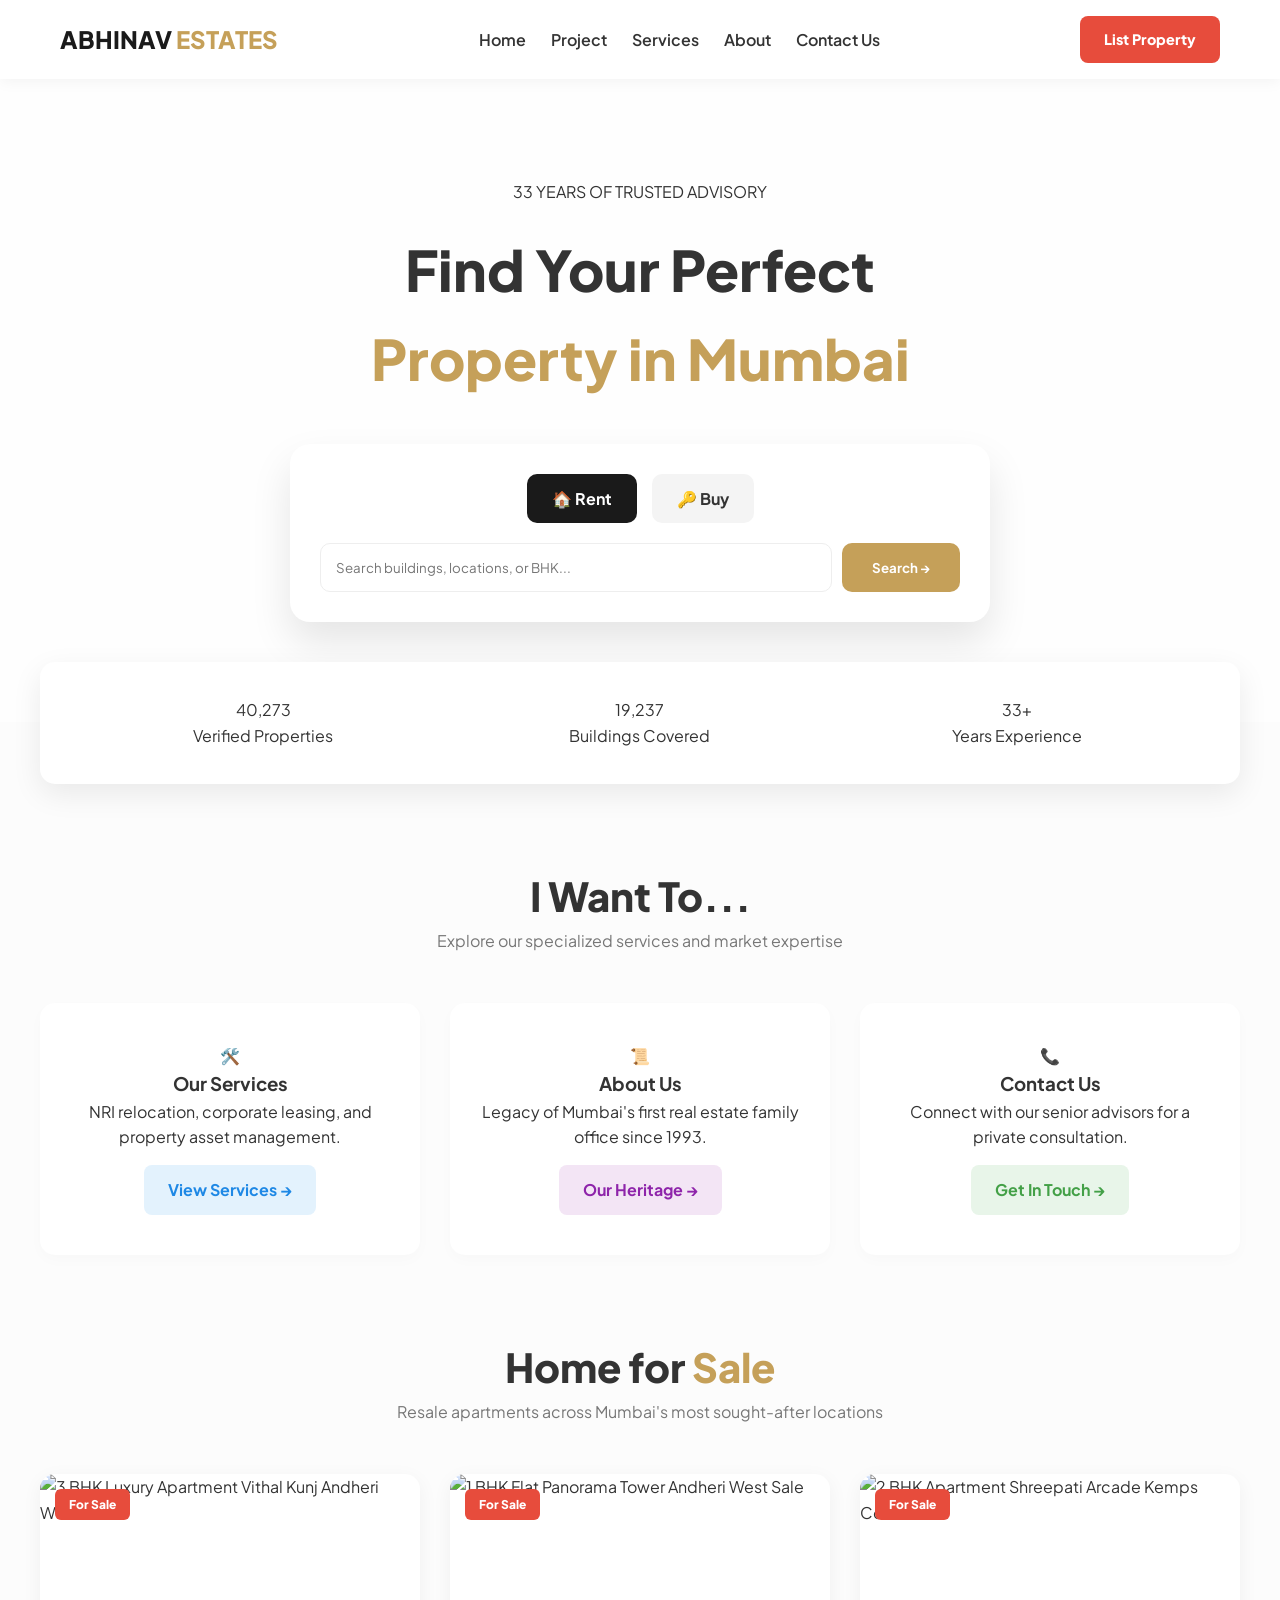
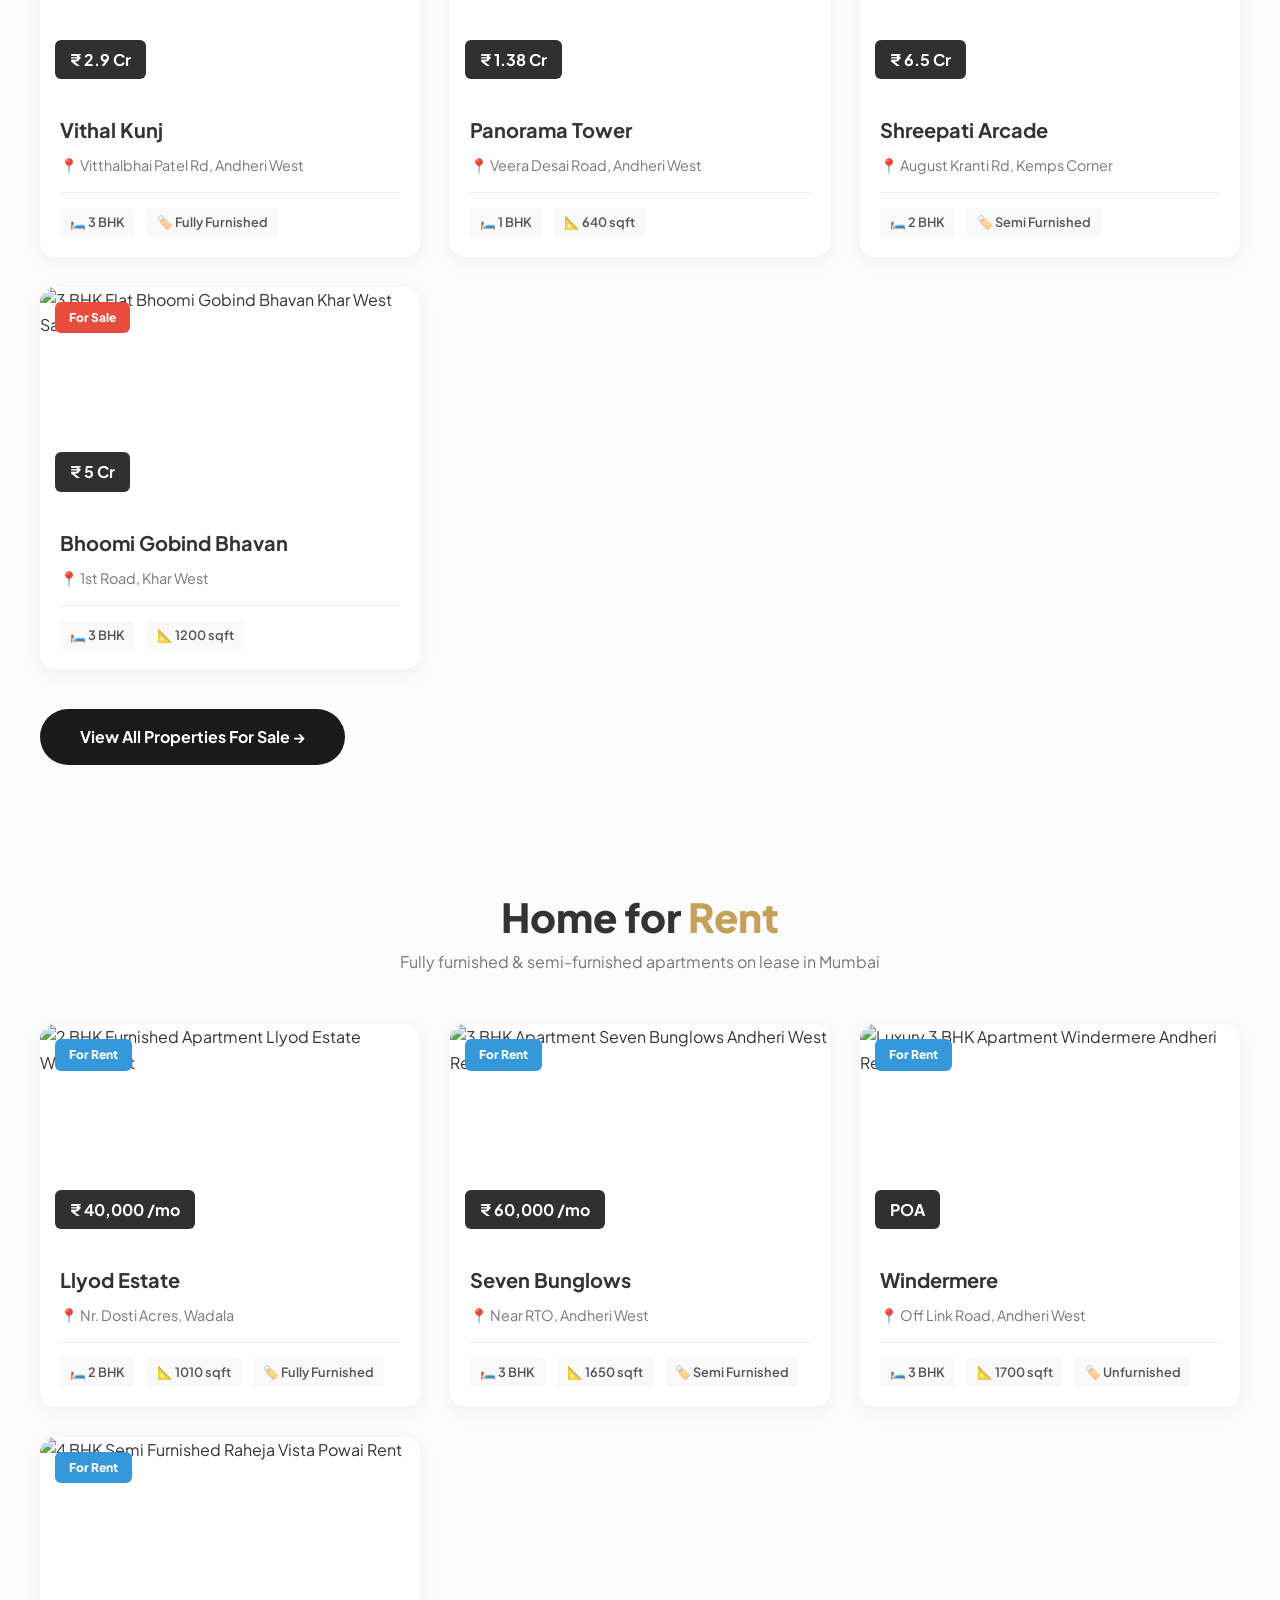
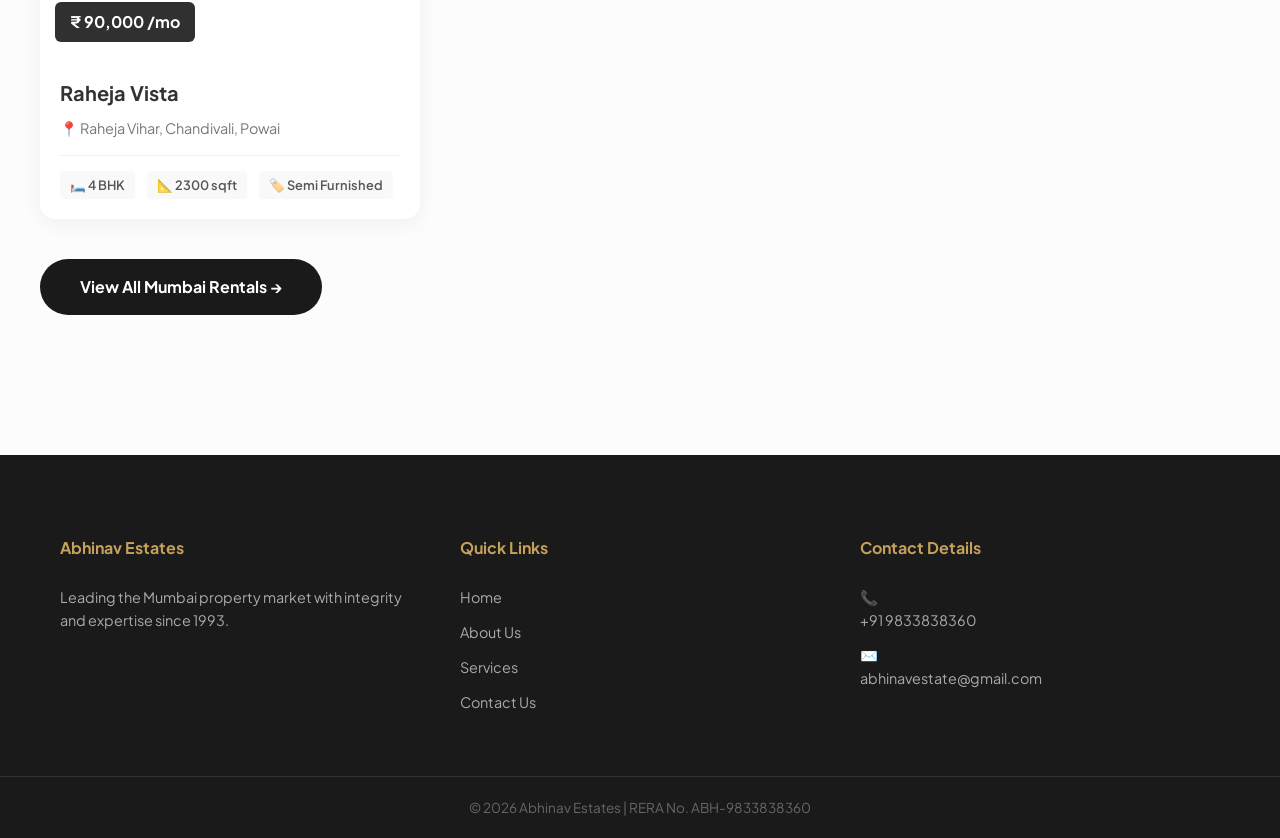
==== commit ce6188ab: "Update index.html" ====
--- a/index.html
+++ b/index.html
@@ -5,43 +5,61 @@
     <meta charset="UTF-8">
     <meta name="viewport" content="width=device-width, initial-scale=1.0">
     <title>Abhinav Estates | Premium Real Estate Mumbai | 33 Years of Trust</title>
-    <meta name="description"
-        content="Search verified luxury properties in Mumbai. Expert real estate advisors for residential sales, commercial leasing, and property management since 1993.">
-    <link href="https://fonts.googleapis.com/css2?family=Plus+Jakarta+Sans:wght@300;400;500;600;700;800&display=swap"
-        rel="stylesheet">
+    <meta name="description" content="Search verified luxury properties in Mumbai. Expert real estate advisors for residential sales, commercial leasing, and property management since 1993.">
+    <link rel="canonical" href="https://www.abhinavestates.com/" />
+    <link href="https://fonts.googleapis.com/css2?family=Plus+Jakarta+Sans:wght@300;400;500;600;700;800&display=swap" rel="stylesheet">
     <link rel="stylesheet" href="style.css">
+
+    <script type="application/ld+json">
+    {
+      "@context": "https://schema.org",
+      "@type": "RealEstateAgent",
+      "name": "Abhinav Estates",
+      "image": "https://images.unsplash.com/photo-1512917774080-9991f1c4c750",
+      "address": {
+        "@type": "PostalAddress",
+        "addressLocality": "Mumbai",
+        "addressRegion": "MH",
+        "addressCountry": "IN"
+      },
+      "telephone": "+919833838360",
+      "url": "https://www.abhinavestates.com",
+      "priceRange": "₹40,000 - ₹10,00,000",
+      "foundingDate": "1993"
+    }
+    </script>
 </head>
 
 <body>
 
     <header>
-        <nav class="container flex-between">
+        <nav class="container flex-between" aria-label="Main Navigation">
             <a href="index.html" class="logo">ABHINAV <span>ESTATES</span></a>
 
             <ul class="nav-links">
                 <li><a href="index.html">Home</a></li>
                 <li class="dropdown">
-                    <a href="javascript:void(0)" class="dropbtn">Project</a>
+                    <a href="javascript:void(0)" class="dropbtn" aria-haspopup="true">Project</a>
                     <div class="dropdown-content">
                         <div class="nested-dropdown">
                             <a href="javascript:void(0)">Residential</a>
                             <div class="nested-content">
-                                <a href="res-rent.html">For Rent</a>
-                                <a href="res-sale.html">For Sale</a>
+                                <a href="res-rent.html">Residential For Rent</a>
+                                <a href="res-sale.html">Residential For Sale</a>
                                 <a href="list-property.html">Submit Your Listing</a>
                             </div>
                         </div>
                         <div class="nested-dropdown">
                             <a href="javascript:void(0)">Commercial</a>
                             <div class="nested-content">
-                                <a href="com-rent.html">For Rent</a>
-                                <a href="com-sale.html">For Sale</a>
+                                <a href="com-rent.html">Commercial For Rent</a>
+                                <a href="com-sale.html">Commercial For Sale</a>
                                 <a href="list-property.html">Submit Your Listing</a>
                             </div>
                         </div>
                     </div>
                 </li>
-                <li><a href="services.html" class="active">Service</a></li>
+                <li><a href="services.html">Services</a></li>
                 <li><a href="about.html">About</a></li>
                 <li><a href="contact.html">Contact Us</a></li>
             </ul>
@@ -53,45 +71,47 @@
     </header>
 
     <main>
-        <section class="hero">
+        <section class="hero" aria-labelledby="hero-title">
             <div class="hero-inner container text-center">
                 <span class="hero-badge">33 YEARS OF TRUSTED ADVISORY</span>
-                <h1>Find Your Perfect <br><span>Property in Mumbai</span></h1>
+                <h1 id="hero-title">Find Your Perfect <br><span>Property in Mumbai</span></h1>
 
                 <div class="search-container centered">
-                    <div class="search-tabs">
-                        <label class="tab-item">
-                            <input type="radio" name="stype" checked>
-                            <span class="tab-box">🏠 Rent</span>
-                        </label>
-                        <label class="tab-item">
-                            <input type="radio" name="stype">
-                            <span class="tab-box">🔑 Buy</span>
-                        </label>
-                    </div>
-
-                    <div class="search-main">
-                        <input type="text" placeholder="Search buildings, locations, or BHK...">
-                        <button class="btn-search-trigger">Search →</button>
-                    </div>
+                    <form action="#" role="search">
+                        <div class="search-tabs">
+                            <label class="tab-item">
+                                <input type="radio" name="stype" checked>
+                                <span class="tab-box">🏠 Rent</span>
+                            </label>
+                            <label class="tab-item">
+                                <input type="radio" name="stype">
+                                <span class="tab-box">🔑 Buy</span>
+                            </label>
+                        </div>
+
+                        <div class="search-main">
+                            <input type="text" placeholder="Search buildings, locations, or BHK..." aria-label="Search properties">
+                            <button type="submit" class="btn-search-trigger">Search →</button>
+                        </div>
+                    </form>
                 </div>
             </div>
         </section>
 
-        <div class="stats-card container">
+        <section class="stats-card container" aria-label="Market Statistics">
             <div class="stat-box">
-                <h2>40,273</h2>
+                <div class="h2">40,273</div>
                 <p>Verified Properties</p>
             </div>
             <div class="stat-box">
-                <h2>19,237</h2>
+                <div class="h2">19,237</div>
                 <p>Buildings Covered</p>
             </div>
             <div class="stat-box">
-                <h2>33+</h2>
+                <div class="h2">33+</div>
                 <p>Years Experience</p>
             </div>
-        </div>
+        </section>
 
         <section class="container section-padding">
             <div class="text-center">
@@ -100,24 +120,24 @@
             </div>
 
             <div class="grid-3">
-                <div class="action-card">
-                    <div class="icon-circle blue">🛠️</div>
+                <article class="action-card">
+                    <div class="icon-circle blue" aria-hidden="true">🛠️</div>
                     <h3>Our Services</h3>
                     <p>NRI relocation, corporate leasing, and property asset management.</p>
                     <a href="services.html" class="btn-action b-blue">View Services →</a>
-                </div>
-                <div class="action-card">
-                    <div class="icon-circle gold">📜</div>
+                </article>
+                <article class="action-card">
+                    <div class="icon-circle gold" aria-hidden="true">📜</div>
                     <h3>About Us</h3>
                     <p>Legacy of Mumbai's first real estate family office since 1993.</p>
                     <a href="about.html" class="btn-action b-gold">Our Heritage →</a>
-                </div>
-                <div class="action-card">
-                    <div class="icon-circle green">📞</div>
+                </article>
+                <article class="action-card">
+                    <div class="icon-circle green" aria-hidden="true">📞</div>
                     <h3>Contact Us</h3>
                     <p>Connect with our senior advisors for a private consultation.</p>
                     <a href="contact.html" class="btn-action b-green">Get In Touch →</a>
-                </div>
+                </article>
             </div>
         </section>
 
@@ -128,10 +148,9 @@
             </div>
 
             <div class="property-grid">
-                <div class="property-card">
-                    <div class="prop-img-wrap">
-                        <img src="https://images.unsplash.com/photo-1512917774080-9991f1c4c750?auto=format&fit=crop&w=600"
-                            alt="Vithal Kunj">
+                <article class="property-card">
+                    <div class="prop-img-wrap">
+                        <img src="https://images.unsplash.com/photo-1512917774080-9991f1c4c750?auto=format&fit=crop&w=600" alt="3 BHK Luxury Apartment Vithal Kunj Andheri West Sale">
                         <span class="tag-sale">For Sale</span>
                         <span class="price-tag">₹ 2.9 Cr</span>
                     </div>
@@ -143,12 +162,11 @@
                             <span>🏷️ Fully Furnished</span>
                         </div>
                     </div>
-                </div>
-
-                <div class="property-card">
-                    <div class="prop-img-wrap">
-                        <img src="https://images.unsplash.com/photo-1582407947304-fd86f028f716?auto=format&fit=crop&w=600"
-                            alt="Panorama Tower">
+                </article>
+
+                <article class="property-card">
+                    <div class="prop-img-wrap">
+                        <img src="https://images.unsplash.com/photo-1582407947304-fd86f028f716?auto=format&fit=crop&w=600" alt="1 BHK Flat Panorama Tower Andheri West Sale">
                         <span class="tag-sale">For Sale</span>
                         <span class="price-tag">₹ 1.38 Cr</span>
                     </div>
@@ -160,12 +178,11 @@
                             <span>📐 640 sqft</span>
                         </div>
                     </div>
-                </div>
-
-                <div class="property-card">
-                    <div class="prop-img-wrap">
-                        <img src="https://images.unsplash.com/photo-1545324418-cc1a3fa10c00?auto=format&fit=crop&w=600"
-                            alt="Shreepati Arcade">
+                </article>
+
+                <article class="property-card">
+                    <div class="prop-img-wrap">
+                        <img src="https://images.unsplash.com/photo-1545324418-cc1a3fa10c00?auto=format&fit=crop&w=600" alt="2 BHK Apartment Shreepati Arcade Kemps Corner Sale">
                         <span class="tag-sale">For Sale</span>
                         <span class="price-tag">₹ 6.5 Cr</span>
                     </div>
@@ -177,12 +194,11 @@
                             <span>🏷️ Semi Furnished</span>
                         </div>
                     </div>
-                </div>
-
-                <div class="property-card">
-                    <div class="prop-img-wrap">
-                        <img src="https://images.unsplash.com/photo-1560448204-603b3fc33ddc?auto=format&fit=crop&w=600"
-                            alt="Bhoomi Gobind Bhavan">
+                </article>
+
+                <article class="property-card">
+                    <div class="prop-img-wrap">
+                        <img src="https://images.unsplash.com/photo-1560448204-603b3fc33ddc?auto=format&fit=crop&w=600" alt="3 BHK Flat Bhoomi Gobind Bhavan Khar West Sale">
                         <span class="tag-sale">For Sale</span>
                         <span class="price-tag">₹ 5 Cr</span>
                     </div>
@@ -194,25 +210,24 @@
                             <span>📐 1200 sqft</span>
                         </div>
                     </div>
-                </div>
-            </div>
-
-            <div class="text-center">
-                <a href="res-sale.html" class="btn-view-all">View All For Sale →</a>
+                </article>
+            </div>
+
+            <div class="text-center">
+                <a href="res-sale.html" class="btn-view-all">View All Properties For Sale →</a>
             </div>
         </section>
 
         <section class="container section-padding" style="padding-top: 40px;">
             <div class="text-center">
                 <h2 class="section-title">Home for <span>Rent</span></h2>
-                <p class="section-subtitle">Fully furnished, semi furnished & unfurnished apartments on lease</p>
+                <p class="section-subtitle">Fully furnished & semi-furnished apartments on lease in Mumbai</p>
             </div>
 
             <div class="property-grid">
-                <div class="property-card">
-                    <div class="prop-img-wrap">
-                        <img src="https://images.unsplash.com/photo-1493809842364-78817add7ffb?auto=format&fit=crop&w=600"
-                            alt="Llyod Estate">
+                <article class="property-card">
+                    <div class="prop-img-wrap">
+                        <img src="https://images.unsplash.com/photo-1493809842364-78817add7ffb?auto=format&fit=crop&w=600" alt="2 BHK Furnished Apartment Llyod Estate Wadala Rent">
                         <span class="tag-rent">For Rent</span>
                         <span class="price-tag">₹ 40,000 /mo</span>
                     </div>
@@ -225,12 +240,11 @@
                             <span>🏷️ Fully Furnished</span>
                         </div>
                     </div>
-                </div>
-
-                <div class="property-card">
-                    <div class="prop-img-wrap">
-                        <img src="https://images.unsplash.com/photo-1484154218962-a197022b5858?auto=format&fit=crop&w=600"
-                            alt="Seven Bunglows">
+                </article>
+
+                <article class="property-card">
+                    <div class="prop-img-wrap">
+                        <img src="https://images.unsplash.com/photo-1484154218962-a197022b5858?auto=format&fit=crop&w=600" alt="3 BHK Apartment Seven Bunglows Andheri West Rent">
                         <span class="tag-rent">For Rent</span>
                         <span class="price-tag">₹ 60,000 /mo</span>
                     </div>
@@ -243,12 +257,11 @@
                             <span>🏷️ Semi Furnished</span>
                         </div>
                     </div>
-                </div>
-
-                <div class="property-card">
-                    <div class="prop-img-wrap">
-                        <img src="https://images.unsplash.com/photo-1502672260266-1c1ef2d93688?auto=format&fit=crop&w=600"
-                            alt="Windermere">
+                </article>
+
+                <article class="property-card">
+                    <div class="prop-img-wrap">
+                        <img src="https://images.unsplash.com/photo-1502672260266-1c1ef2d93688?auto=format&fit=crop&w=600" alt="Luxury 3 BHK Apartment Windermere Andheri Rent">
                         <span class="tag-rent">For Rent</span>
                         <span class="price-tag">POA</span>
                     </div>
@@ -261,12 +274,11 @@
                             <span>🏷️ Unfurnished</span>
                         </div>
                     </div>
-                </div>
-
-                <div class="property-card">
-                    <div class="prop-img-wrap">
-                        <img src="https://images.unsplash.com/photo-1460317442991-0ec209397118?auto=format&fit=crop&w=600"
-                            alt="Raheja Vista">
+                </article>
+
+                <article class="property-card">
+                    <div class="prop-img-wrap">
+                        <img src="https://images.unsplash.com/photo-1460317442991-0ec209397118?auto=format&fit=crop&w=600" alt="4 BHK Semi Furnished Raheja Vista Powai Rent">
                         <span class="tag-rent">For Rent</span>
                         <span class="price-tag">₹ 90,000 /mo</span>
                     </div>
@@ -279,11 +291,11 @@
                             <span>🏷️ Semi Furnished</span>
                         </div>
                     </div>
-                </div>
-            </div>
-
-            <div class="text-center">
-                <a href="res-rent.html" class="btn-view-all">View All Rentals →</a>
+                </article>
+            </div>
+
+            <div class="text-center">
+                <a href="res-rent.html" class="btn-view-all">View All Mumbai Rentals →</a>
             </div>
         </section>
     </main>
@@ -294,18 +306,17 @@
                 <h4>Abhinav Estates</h4>
                 <p>Leading the Mumbai property market with integrity and expertise since 1993.</p>
             </div>
-            <div class="footer-col">
-                <h4>Navigation</h4>
+            <nav class="footer-col" aria-label="Footer Navigation">
+                <h4>Quick Links</h4>
                 <a href="index.html">Home</a>
                 <a href="about.html">About Us</a>
                 <a href="services.html">Services</a>
                 <a href="contact.html">Contact Us</a>
-                <a href="list-property.html">Complete Your Listing</a>
-            </div>
+            </nav>
             <div class="footer-col">
-                <h4>Get Support</h4>
-                <p>📞 +91 9833838360</p>
-                <p>✉️ abhinavestate@gmail.com</p>
+                <h4>Contact Details</h4>
+                <p>📞 <a href="tel:+919833838360" style="color: inherit; text-decoration: none;">+91 9833838360</a></p>
+                <p>✉️ <a href="mailto:abhinavestate@gmail.com" style="color: inherit; text-decoration: none;">abhinavestate@gmail.com</a></p>
             </div>
         </div>
         <div class="footer-bottom">
@@ -313,37 +324,23 @@
         </div>
     </footer>
 
-
-
     <script>
         const heroSection = document.querySelector('.hero');
-
-        // Array of 5 High-Quality Mumbai/Luxury Real Estate images
         const images = [
-            'https://images.unsplash.com/photo-1512917774080-9991f1c4c750?auto=format&fit=crop&w=1500', // Luxury Villa
-            'https://images.unsplash.com/photo-1486406146926-c627a92ad1ab?auto=format&fit=crop&w=1500', // Modern Tower
-            'https://images.unsplash.com/photo-1545324418-cc1a3fa10c00?auto=format&fit=crop&w=1500', // Modern Interior
-            'https://images.unsplash.com/photo-1512918728675-ed5a9ecdebfd?auto=format&fit=crop&w=1500', // Penthouse View
-            'https://images.unsplash.com/photo-1600585154340-be6161a56a0c?auto=format&fit=crop&w=1500'  // Luxury Estate
+            'https://images.unsplash.com/photo-1512917774080-9991f1c4c750?auto=format&fit=crop&w=1500',
+            'https://images.unsplash.com/photo-1486406146926-c627a92ad1ab?auto=format&fit=crop&w=1500',
+            'https://images.unsplash.com/photo-1545324418-cc1a3fa10c00?auto=format&fit=crop&w=1500',
+            'https://images.unsplash.com/photo-1512918728675-ed5a9ecdebfd?auto=format&fit=crop&w=1500',
+            'https://images.unsplash.com/photo-1600585154340-be6161a56a0c?auto=format&fit=crop&w=1500'
         ];
 
         let currentIndex = 0;
-
         function changeBg() {
             currentIndex = (currentIndex + 1) % images.length;
-            // Maintaining your specific white gradient overlay for text readability
             heroSection.style.backgroundImage = `linear-gradient(rgba(255,255,255,0.8), rgba(255,255,255,0.8)), url('${images[currentIndex]}')`;
         }
-
-        // Slide every 4000 milliseconds (4 seconds)
         setInterval(changeBg, 4000);
     </script>
 
-
-
-
-
-
 </body>
-
-</html>+</html>
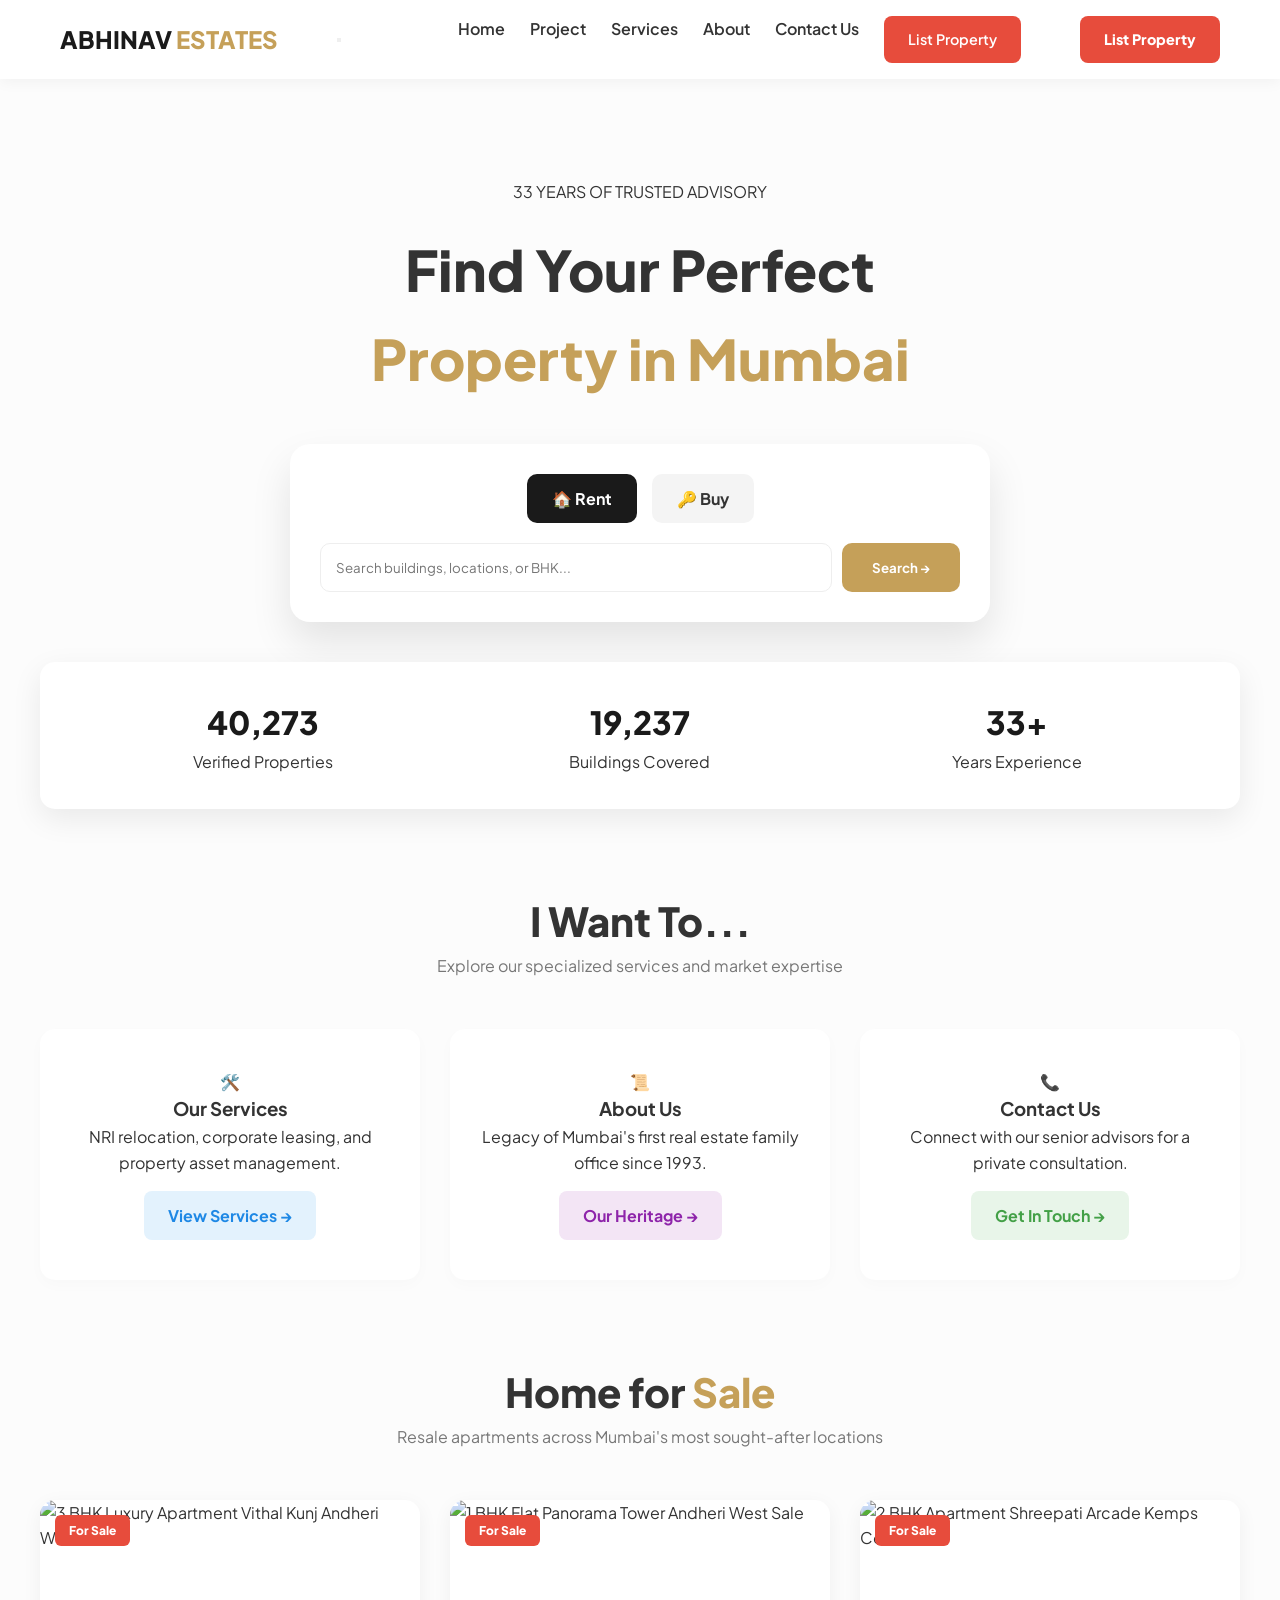
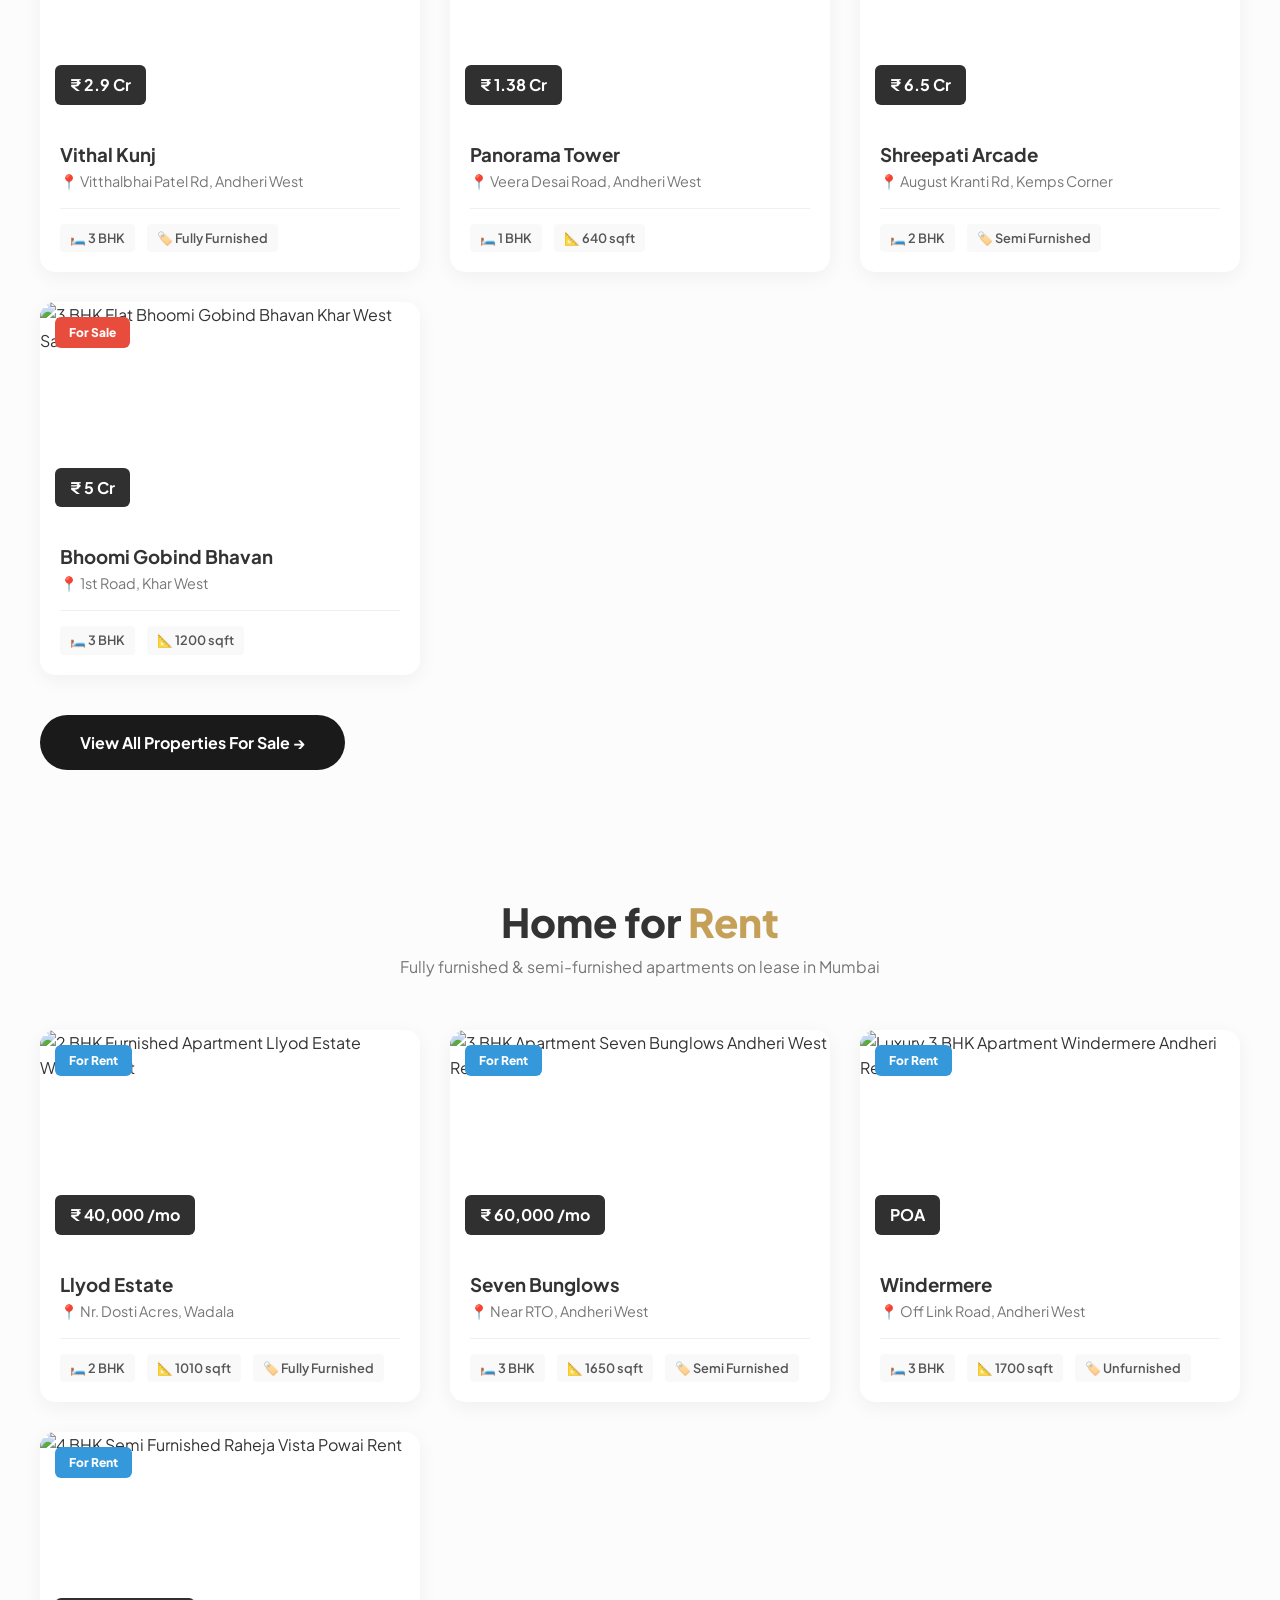
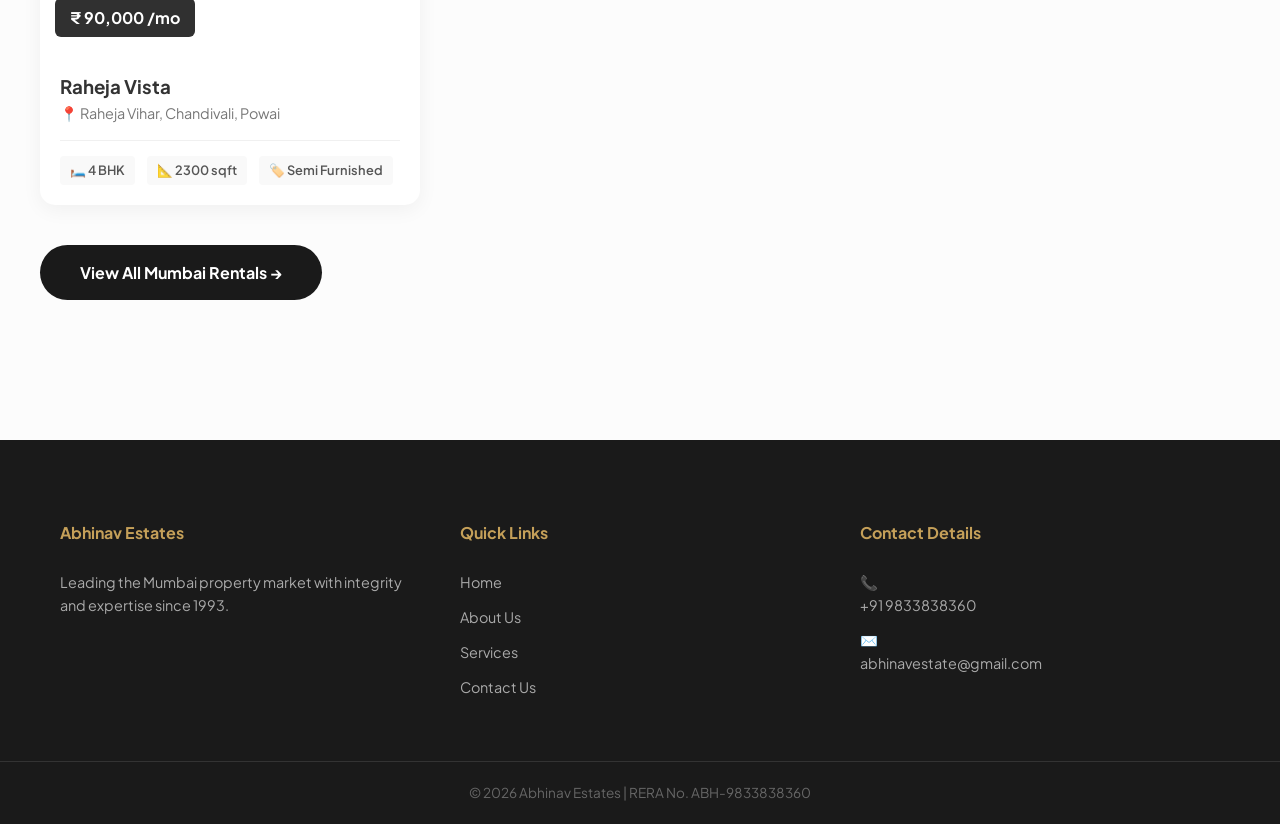
==== commit f6f8cbc5: "Update index.html" ====
--- a/index.html
+++ b/index.html
@@ -36,17 +36,24 @@
         <nav class="container flex-between" aria-label="Main Navigation">
             <a href="index.html" class="logo">ABHINAV <span>ESTATES</span></a>
 
-            <ul class="nav-links">
-                <li><a href="index.html">Home</a></li>
+            <button class="menu-toggle" aria-label="Toggle Menu" id="menu-open">
+                <span></span>
+                <span></span>
+                <span></span>
+            </button>
+
+            <div class="nav-overlay" id="nav-overlay"></div>
+
+            <ul class="nav-links" id="nav-menu">
+                <li class="mobile-only"><a href="index.html">Home</a></li>
                 <li class="dropdown">
-                    <a href="javascript:void(0)" class="dropbtn" aria-haspopup="true">Project</a>
+                    <a href="javascript:void(0)" class="dropbtn">Project</a>
                     <div class="dropdown-content">
                         <div class="nested-dropdown">
                             <a href="javascript:void(0)">Residential</a>
                             <div class="nested-content">
                                 <a href="res-rent.html">Residential For Rent</a>
                                 <a href="res-sale.html">Residential For Sale</a>
-                                <a href="list-property.html">Submit Your Listing</a>
                             </div>
                         </div>
                         <div class="nested-dropdown">
@@ -54,7 +61,6 @@
                             <div class="nested-content">
                                 <a href="com-rent.html">Commercial For Rent</a>
                                 <a href="com-sale.html">Commercial For Sale</a>
-                                <a href="list-property.html">Submit Your Listing</a>
                             </div>
                         </div>
                     </div>
@@ -62,14 +68,14 @@
                 <li><a href="services.html">Services</a></li>
                 <li><a href="about.html">About</a></li>
                 <li><a href="contact.html">Contact Us</a></li>
+                <li class="mobile-only"><a href="list-property.html" class="btn-list">List Property</a></li>
             </ul>
 
-            <div class="nav-right">
+            <div class="nav-right desktop-only">
                 <a href="list-property.html" class="btn-list">List Property</a>
             </div>
         </nav>
     </header>
-
     <main>
         <section class="hero" aria-labelledby="hero-title">
             <div class="hero-inner container text-center">
@@ -340,7 +346,88 @@
             heroSection.style.backgroundImage = `linear-gradient(rgba(255,255,255,0.8), rgba(255,255,255,0.8)), url('${images[currentIndex]}')`;
         }
         setInterval(changeBg, 4000);
+
+
+
+
+/* --- Mobile Menu Logic --- */
+.menu-toggle {
+    display: none;
+    flex-direction: column;
+    gap: 6px;
+    background: none;
+    border: none;
+    cursor: pointer;
+    z-index: 1001;
+    padding: 10px;
+}
+
+.menu-toggle span {
+    display: block;
+    width: 28px;
+    height: 3px;
+    background: var(--dark-bg);
+    border-radius: 2px;
+    transition: var(--transition);
+}
+
+.nav-overlay {
+    display: none;
+    position: fixed;
+    top: 0;
+    left: 0;
+    width: 100%;
+    height: 100%;
+    background: rgba(0,0,0,0.5);
+    z-index: 999;
+}
+
+/* --- Mobile Responsiveness --- */
+@media (max-width: 992px) {
+    .menu-toggle { display: flex; }
+    .desktop-only { display: none; }
+    
+    .nav-links {
+        position: fixed;
+        top: 0;
+        right: -100%; /* Hidden by default */
+        width: 280px;
+        height: 100vh;
+        background: var(--white);
+        flex-direction: column;
+        padding: 80px 30px;
+        transition: 0.4s ease-in-out;
+        z-index: 1000;
+        box-shadow: -5px 0 15px rgba(0,0,0,0.1);
+        gap: 20px;
+    }
+
+    .nav-links.active { right: 0; }
+    .nav-overlay.active { display: block; }
+
+    /* Dropdown adjustments for mobile */
+    .dropdown-content, .nested-content {
+        position: static;
+        display: block;
+        box-shadow: none;
+        border: none;
+        padding-left: 15px;
+        background: transparent;
+    }
+    
+    .dropdown:hover .dropdown-content { display: block; }
+
+    /* Toggle Animation */
+    .menu-toggle.active span:nth-child(1) { transform: translateY(9px) rotate(45deg); }
+    .menu-toggle.active span:nth-child(2) { opacity: 0; }
+    .menu-toggle.active span:nth-child(3) { transform: translateY(-9px) rotate(-45deg); }
+}
+
+
+
+        
     </script>
 
 </body>
 </html>
+
--- a/style.css
+++ b/style.css
@@ -117,17 +117,14 @@
     font-size: 0.9rem;
 }
 
-/* --- UPDATED: Navigation List Property Button --- */
+/* --- List Property Button --- */
 .btn-list {
     background: #e74c3c;
-    /* Red Box */
     color: #ffffff !important;
-    /* White Text */
     padding: 12px 24px;
     border-radius: 8px;
     text-decoration: none;
     font-weight: 800;
-    /* Bold Text */
     font-size: 0.9rem;
     transition: var(--transition);
     display: inline-block;
@@ -135,16 +132,16 @@
 
 .btn-list:hover {
     background: #c0392b;
-    /* Darker red on hover */
     transform: translateY(-2px);
 }
 
-/* --- Hero & Search Tabs --- */
+/* --- Hero & Search --- */
 .hero {
     padding: 100px 0;
-    background: linear-gradient(rgba(255, 255, 255, 0.8), rgba(255, 255, 255, 0.8)), url('https://images.unsplash.com/photo-1512917774080-9991f1c4c750?auto=format&fit=crop&w=1500');
+    background-position: center;
     background-size: cover;
     text-align: center;
+    transition: background-image 1.2s ease-in-out;
 }
 
 .hero h1 {
@@ -171,10 +168,6 @@
     gap: 15px;
     margin-bottom: 20px;
     justify-content: center;
-}
-
-.tab-item {
-    cursor: pointer;
 }
 
 .tab-item input[type="radio"] {
@@ -187,10 +180,11 @@
     background: var(--light-gray);
     border-radius: 10px;
     font-weight: 700;
-    transition: var(--transition);
-}
-
-.tab-item input[type="radio"]:checked+.tab-box {
+    cursor: pointer;
+    transition: var(--transition);
+}
+
+.tab-item input[type="radio"]:checked + .tab-box {
     background: var(--dark-bg);
     color: var(--white);
 }
@@ -218,7 +212,7 @@
     font-weight: 700;
 }
 
-/* --- Stats --- */
+/* --- Stats (SEO Optimized) --- */
 .stats-card {
     display: grid;
     grid-template-columns: repeat(3, 1fr);
@@ -231,7 +225,14 @@
     text-align: center;
 }
 
-/* --- UPDATED: Action Cards Section --- */
+.stat-box .h2 {
+    font-size: 2rem;
+    font-weight: 800;
+    color: var(--dark-bg);
+    display: block;
+}
+
+/* --- Action Cards --- */
 .grid-3 {
     display: grid;
     grid-template-columns: repeat(3, 1fr);
@@ -253,7 +254,6 @@
     box-shadow: var(--shadow);
 }
 
-/* Buttons inside action cards */
 .btn-action {
     display: inline-block;
     padding: 12px 24px;
@@ -264,44 +264,19 @@
     transition: var(--transition);
 }
 
-.b-blue {
-    background: #e3f2fd;
-    color: #1e88e5;
-}
-
-/* Light Blue Box */
-.b-gold {
-    background: #f3e5f5;
-    color: #8e24aa;
-}
-
-/* Purple Box for Heritage */
-.b-green {
-    background: #e8f5e9;
-    color: #43a047;
-}
-
-/* Light Green Box */
-
-.b-blue:hover {
-    background: #1e88e5;
+.b-blue { background: #e3f2fd; color: #1e88e5; }
+.b-gold { background: #f3e5f5; color: #8e24aa; }
+.b-green { background: #e8f5e9; color: #43a047; }
+
+.b-blue:hover, .b-gold:hover, .b-green:hover {
     color: white;
 }
-
-.b-gold:hover {
-    background: #8e24aa;
-    color: white;
-}
-
-.b-green:hover {
-    background: #43a047;
-    color: white;
-}
+.b-blue:hover { background: #1e88e5; }
+.b-gold:hover { background: #8e24aa; }
+.b-green:hover { background: #43a047; }
 
 /* --- Property Cards --- */
-.section-padding {
-    padding: 80px 0;
-}
+.section-padding { padding: 80px 0; }
 
 .section-title {
     font-size: 2.5rem;
@@ -309,9 +284,7 @@
     text-align: center;
 }
 
-.section-title span {
-    color: var(--primary-gold);
-}
+.section-title span { color: var(--primary-gold); }
 
 .section-subtitle {
     color: #777;
@@ -341,16 +314,24 @@
 .prop-img-wrap {
     position: relative;
     height: 220px;
+    overflow: hidden;
 }
 
 .prop-img-wrap img {
     width: 100%;
     height: 100%;
     object-fit: cover;
-}
-
-.tag-sale,
-.tag-rent {
+    transition: transform 0.5s ease;
+}
+
+.property-card:hover .prop-img-wrap img {
+    transform: scale(1.1);
+}
+
+.tag-sale { background: #e74c3c; }
+.tag-rent { background: #3498db; }
+
+.tag-sale, .tag-rent {
     position: absolute;
     top: 15px;
     left: 15px;
@@ -359,14 +340,7 @@
     font-size: 0.75rem;
     font-weight: 800;
     color: white;
-}
-
-.tag-sale {
-    background: #e74c3c;
-}
-
-.tag-rent {
-    background: #3498db;
+    z-index: 2;
 }
 
 .price-tag {
@@ -378,22 +352,11 @@
     padding: 7px 15px;
     border-radius: 6px;
     font-weight: 700;
-}
-
-.prop-details {
-    padding: 20px;
-}
-
-.prop-details h3 {
-    font-size: 1.25rem;
-    margin-bottom: 8px;
-}
-
-.location {
-    color: #777;
-    font-size: 0.9rem;
-    margin-bottom: 15px;
-}
+    z-index: 2;
+}
+
+.prop-details { padding: 20px; }
+.location { color: #777; font-size: 0.9rem; margin-bottom: 15px; }
 
 .specs {
     display: flex;
@@ -424,9 +387,7 @@
     transition: var(--transition);
 }
 
-.btn-view-all:hover {
-    background: var(--primary-gold);
-}
+.btn-view-all:hover { background: var(--primary-gold); }
 
 /* --- Footer --- */
 .main-footer {
@@ -442,18 +403,19 @@
     gap: 40px;
 }
 
-.footer-col h4 {
-    color: var(--primary-gold);
-    margin-bottom: 25px;
-}
-
-.footer-col a,
-.footer-col p {
+.footer-col h4 { color: var(--primary-gold); margin-bottom: 25px; }
+
+.footer-col a, .footer-col p {
     color: #aaa;
     text-decoration: none;
     display: block;
     margin-bottom: 12px;
     font-size: 0.9rem;
+}
+
+.footer-col a:hover {
+    color: var(--white);
+    text-decoration: underline;
 }
 
 .footer-bottom {
@@ -465,59 +427,9 @@
     font-size: 0.85rem;
 }
 
-/* Responsive Fixes */
+/* Responsive */
 @media (max-width: 992px) {
-    .grid-3 {
-        grid-template-columns: 1fr;
-    }
-
-    .hero h1 {
-        font-size: 2.5rem;
-    }
-}
-
-
-/* --- Animation: Image Zoom on Hover --- */
-.prop-img-wrap {
-    overflow: hidden;
-    /* Ensures image doesn't spill out when zooming */
-}
-
-.prop-img-wrap img {
-    transition: transform 0.5s cubic-bezier(0.25, 0.46, 0.45, 0.94);
-}
-
-/* Only animates when cursor is over the image/card */
-.property-card:hover .prop-img-wrap img {
-    transform: scale(1.1);
-}
-
-/* --- Hero Slider Transition Setup --- */
-.hero {
-    transition: background-image 1s ease-in-out;
-    /* Smooth fade between images */
-    background-position: center;
-    background-size: cover;
-}
-
-
-
-
-
-
-
-
-.hero {
-    /* Existing styles... */
-    transition: background-image 1.2s ease-in-out;
-    /* Smooth fade effect */
-    background-position: center;
-    background-size: cover;
-}
-
-/* Hover effect for all property and action images */
-.property-card:hover .prop-img-wrap img,
-.action-card:hover .icon-circle {
-    transform: scale(1.1);
-    transition: transform 0.5s ease;
-}+    .grid-3 { grid-template-columns: 1fr; }
+    .hero h1 { font-size: 2.5rem; }
+    .stats-card { grid-template-columns: 1fr; gap: 20px; margin-top: -30px; }
+}
